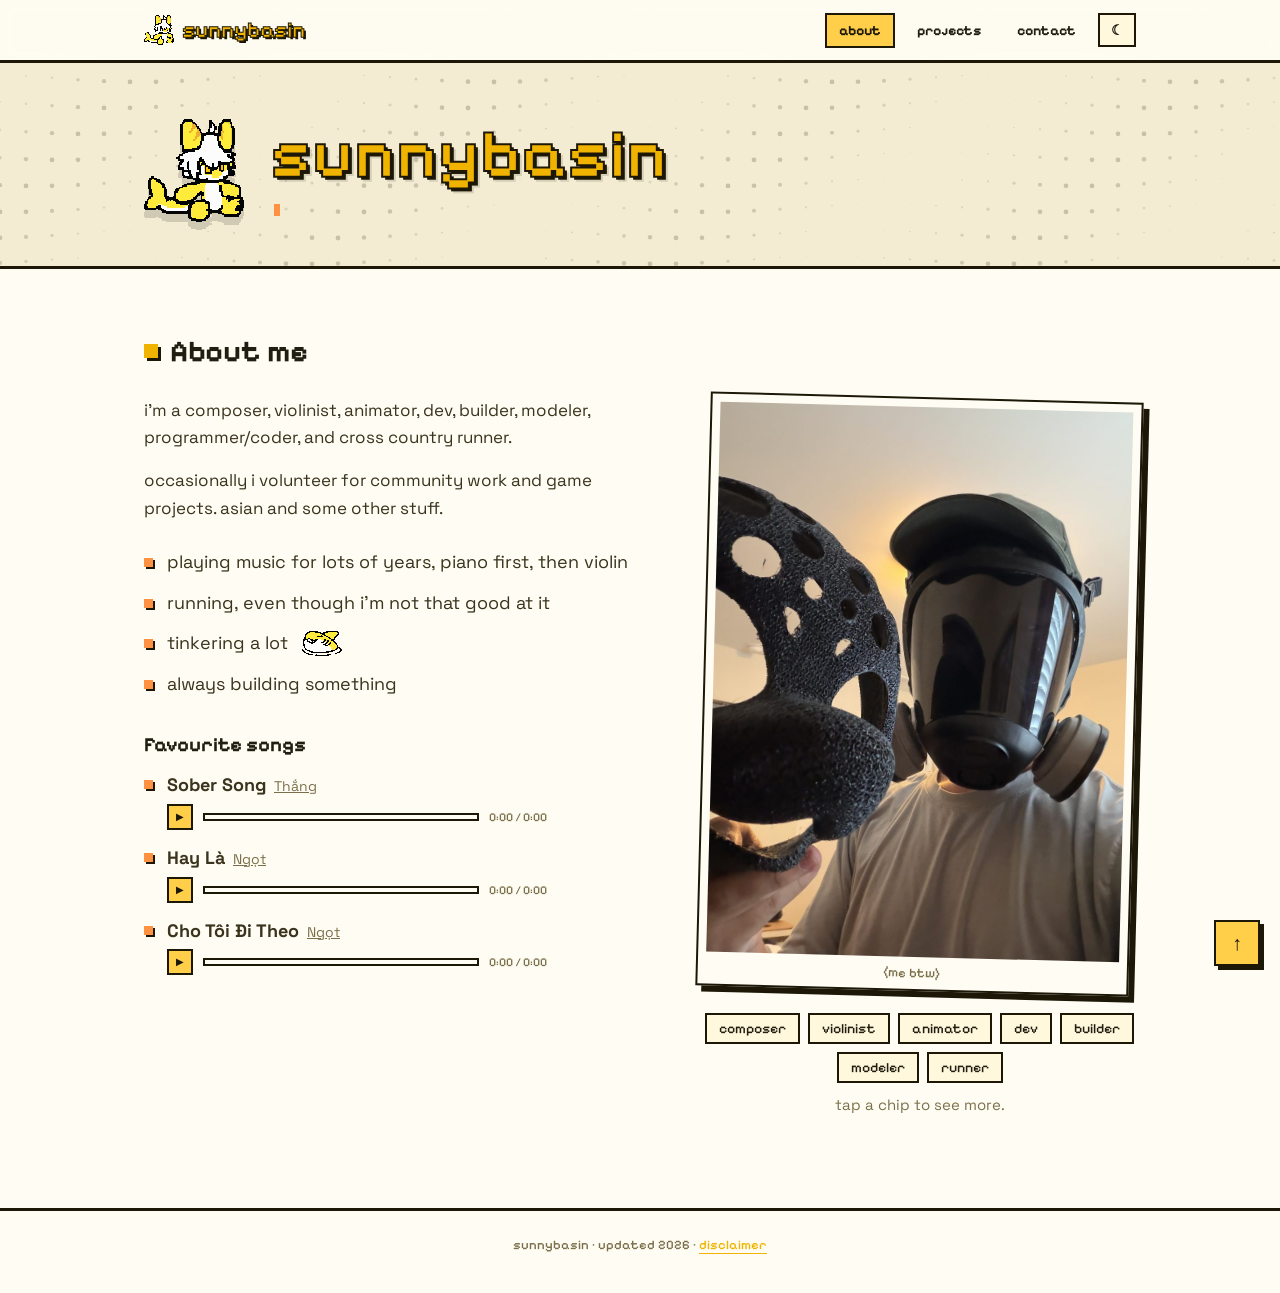
==== about.html @ 9b6cae43 "Your message" ====
<!DOCTYPE html>
<html lang="en">
<head>
<meta charset="UTF-8">
<meta name="viewport" content="width=device-width, initial-scale=1.0">
<title>sunnybasin</title>
<meta name="description" content="sunnybasin: composer, violinist, animator, dev and runner.">
<link rel="preconnect" href="https://fonts.googleapis.com">
<link rel="preconnect" href="https://fonts.gstatic.com" crossorigin>
<link href="https://fonts.googleapis.com/css2?family=Pixelify+Sans:wght@500;700&family=Space+Grotesk:wght@400;500;600;700&display=swap" rel="stylesheet">
<link rel="icon" href="favicon1.ico" type="image/x-icon">
<link rel="stylesheet" href="style.css?v=10">
</head>
<body data-page="about">
<canvas id="dots"></canvas>
<nav>
  <div class="wrap">
    <a class="logo" href="index.html"><img class="logo-img" src="assets/02-53de2ebc.png" alt="">sunnybasin</a>
    <div class="links2" id="menu" style="display:contents">
      <a class="l on" href="about.html" data-p="about">about</a><a class="l" href="projects.html" data-p="projects">projects</a><a class="l" href="contact.html" data-p="contact">contact</a>
    </div>
    <button class="tbtn" id="theme" aria-label="Toggle dark mode">☾</button>
    <button class="tbtn" id="burger" aria-label="Menu">≡</button>
  </div>
  <div id="prog"></div>
</nav>

<main id="top-of-page">
<header class="hero">
  <div class="wrap">
    <button id="avatar" aria-label="Poke the avatar"><img src="assets/02-53de2ebc.png" alt="pixel art avatar" width="100" style="width:100%;display:block"></button>
    <div>
      <h1>sunnybasin</h1>
      <p class="type" id="type" aria-live="off"></p>
    </div>
  </div>
</header>

<section id="about"><div class="wrap">
  <h2 class="rv">About me</h2>
  <div class="about rv">
    <div>
      <p>i'm a composer, violinist, animator, dev, builder, modeler, programmer/coder, and cross country runner.</p>
      <p>occasionally i volunteer for community work and game projects. asian and some other stuff.</p>
      <ul class="list rv">
        <li>playing music for lots of years, piano first, then violin</li>
        <li>running, even though i'm not that good at it</li>
        <li>tinkering a lot <img src="assets/07-96f7d783.png" alt="" style="width:40px;image-rendering:pixelated;vertical-align:middle"></li>
        <li>always building something</li>
      </ul>
      <h3 class="sub-h" id="music" style="margin:34px 0 0;font-size:20px">Favourite songs</h3>
      <ul class="slist" id="songs"></ul>
    </div>
    <div class="side">
    <figure class="box photo" style="margin:0"><img src="assets/06-e08f5042.jpg" alt="me wearing a respirator mask"><small>(me btw)</small></figure>
    <div class="chips" id="chips" role="group" aria-label="Things I do (tap one)"></div>
    <p id="chipnote">tap a chip to see more.</p>
    </div>
  </div>
</div></section>
</main>

<footer>sunnybasin · updated 2026 · <a href="disclaimer.html">disclaimer</a></footer>

<div id="toast" role="status"></div>
<button id="top" aria-label="Back to top">↑</button>
<script src="songs.js?v=10"></script>
<script src="chips.js?v=10"></script>
<script src="script.js?v=10"></script>
<script src="interactables.js?v=10"></script>
</body>
</html>
---- style.css ----
:root{--bg:#f3ecd2;--panel:#fffdf3;--alt:#fff8dc;--line:rgba(20,18,10,.16);--text:#211d10;--body:#3a331d;--muted:#7a6f4a;--y:#ffcf49;--yd:#f0b400;--o:#ff9142;--ink:#1c1707;--dot:28,23,7;--sc:#e9dcb2}
:root[data-theme=dark]{--bg:#17140a;--panel:#221d0e;--alt:#2c2613;--line:rgba(255,240,190,.18);--text:#f6efd4;--body:#d9d0aa;--muted:#a69b6c;--ink:#0d0b04;--dot:255,236,170;--sc:#2c2613}
*{box-sizing:border-box}
html{scroll-behavior:smooth;scroll-padding-top:76px;scrollbar-color:var(--yd) var(--sc)}
body{margin:0;background:var(--bg);color:var(--text);font:400 17px/1.6 "Space Grotesk",system-ui,sans-serif;cursor:url(assets/01-0a33e891.png) 2 2,auto;transition:background .3s}
a,button,.pick{cursor:url(assets/01-0a33e891.png) 2 2,pointer}
::-webkit-scrollbar{width:16px}::-webkit-scrollbar-track{background:var(--sc)}::-webkit-scrollbar-thumb{background:var(--yd);border:2px solid var(--ink)}
:focus-visible{outline:3px solid var(--o);outline-offset:2px}
#dots{position:fixed;inset:0;width:100%;height:100%;z-index:0;pointer-events:none}
main,nav,footer{position:relative;z-index:1}
.wrap{max-width:1040px;margin:0 auto;padding:0 24px}
.px{font-family:"Pixelify Sans",monospace}
/* nav */
nav{position:sticky;top:0;z-index:20;background:color-mix(in srgb,var(--panel) 92%,transparent);backdrop-filter:blur(6px);border-bottom:3px solid var(--ink)}
nav .wrap{display:flex;align-items:center;gap:8px;height:60px}
.logo{display:flex;align-items:center;gap:8px;font:700 22px "Pixelify Sans",monospace;color:var(--yd);-webkit-text-stroke:1px var(--ink);text-shadow:2px 2px 0 var(--ink);text-decoration:none;margin-right:auto}
nav a.l{font:700 14px "Pixelify Sans",monospace;color:var(--text);text-decoration:none;padding:7px 12px;border:2px solid transparent}
nav a.l:hover{background:var(--alt);border-color:var(--ink)}
nav a.l.on{background:var(--y);border-color:var(--ink);color:#1c1707}
.tbtn{font:700 14px "Pixelify Sans",monospace;width:38px;height:34px;border:2px solid var(--ink);background:var(--alt);color:var(--text)}
.tbtn:hover{background:var(--y);color:#1c1707}
#burger{display:none}
#prog{position:absolute;left:0;bottom:-3px;height:3px;width:0;background:var(--o)}
/* hero */
.hero{padding:56px 0 44px}
.hero .wrap{display:flex;align-items:center;gap:26px;flex-wrap:wrap}
#avatar{width:100px;flex-shrink:0;image-rendering:pixelated;filter:drop-shadow(0 8px 0 rgba(0,0,0,.14));transition:transform .2s;border:0;background:none;padding:0}
#avatar:hover{transform:rotate(-6deg) scale(1.06)}
#avatar:active{transform:scale(.92)}
h1{margin:0;font:700 clamp(44px,9vw,68px)/1 "Pixelify Sans",serif;color:var(--yd);-webkit-text-stroke:2px var(--ink);text-shadow:3px 3px 0 var(--ink),5px 5px 0 rgba(0,0,0,.12);letter-spacing:1px}
.type{margin:14px 0 0;font:500 13px "Pixelify Sans",monospace;letter-spacing:.14em;color:var(--muted);min-height:1.5em}
.type::after{content:"";display:inline-block;width:6px;height:.9em;background:var(--o);margin-left:4px;vertical-align:-2px;animation:blink 1s steps(2) infinite}
@keyframes blink{50%{opacity:0}}
.cta{display:flex;gap:12px;flex-wrap:wrap;margin-top:28px}
.btn{font:700 14px "Pixelify Sans",monospace;color:#1c1707;background:var(--y);border:2px solid var(--ink);padding:11px 18px;text-decoration:none;box-shadow:4px 4px 0 var(--ink);transition:transform .1s,box-shadow .1s;display:inline-block}
.btn:hover{transform:translate(-2px,-2px);box-shadow:6px 6px 0 var(--ink)}
.btn:active{transform:translate(3px,3px);box-shadow:1px 1px 0 var(--ink)}
.btn.s{background:var(--alt);color:var(--text)}
/* sections */
section{padding:64px 0;border-top:3px solid var(--ink);background:var(--panel)}
section:nth-of-type(even){background:var(--alt)}
h2{margin:0 0 28px;font:700 30px "Pixelify Sans",monospace;display:flex;align-items:center;gap:12px}
h2::before{content:"";width:14px;height:14px;background:var(--yd);box-shadow:3px 3px 0 var(--ink)}
.box{border:2px solid var(--ink);background:var(--panel);box-shadow:6px 6px 0 var(--ink)}
.about{display:grid;grid-template-columns:1.2fr 1fr;gap:40px;align-items:start}
.about p{margin:0 0 16px;color:var(--body);max-width:52ch}
.chips{display:flex;flex-wrap:wrap;gap:8px;margin:22px 0 10px;justify-content:center}
.chip{font:500 14px "Pixelify Sans",monospace;border:2px solid var(--ink);background:var(--alt);color:var(--text);padding:5px 12px;transition:.15s}
.chip:hover,.chip.on{background:var(--y);color:#1c1707;transform:translateY(-2px)}
#chipnote{min-height:3.4em;font-size:15px;color:var(--muted);margin:0;text-align:center}
.photo{padding:8px;text-align:center;transform:rotate(1.5deg);transition:transform .25s}
.photo:hover{transform:rotate(0)}
.photo img{width:100%;display:block}
.photo small{display:block;margin-top:8px;font:500 13px "Pixelify Sans",monospace;color:var(--muted)}
/* stats */
.stats{display:grid;grid-template-columns:repeat(3,1fr);gap:20px;margin-bottom:40px}
.stat{padding:22px;text-align:center}
.stat b{display:block;font:700 44px/1.1 "Pixelify Sans",monospace;color:var(--yd);-webkit-text-stroke:1.5px var(--ink)}
.stat span{font-size:15px;color:var(--muted)}
.hob{display:grid;grid-template-columns:repeat(3,1fr);gap:20px}
.hob div{padding:20px}
.hob h3{margin:0 0 6px;font:700 18px "Pixelify Sans",monospace}
.hob p{margin:0;color:var(--body);font-size:15px}
.list{list-style:none;margin:26px 0 0;padding:0;display:flex;flex-direction:column;gap:12px;font-size:18px;color:var(--body)}
.list li{display:flex;align-items:center;gap:14px}
.list li::before{content:"";width:9px;height:9px;background:var(--o);flex-shrink:0;box-shadow:2px 2px 0 var(--ink)}
.sub-h{margin:48px 0 18px;font:700 22px "Pixelify Sans",monospace}
/* player */
.songs{display:grid;gap:14px;max-width:640px}
.song{display:grid;grid-template-columns:auto 1fr;gap:16px;align-items:center;padding:14px 16px}
.disc{width:54px;height:54px;border-radius:50%;border:2px solid var(--ink);background:radial-gradient(circle,var(--y) 0 22%,var(--ink) 23% 30%,#3a331d 31% 100%);position:relative;padding:0}
.disc::after{content:"";position:absolute;left:50%;top:50%;width:8px;height:8px;margin:-4px;background:var(--ink);border-radius:50%}
.song.play .disc{animation:spin 2.4s linear infinite;background:radial-gradient(circle,var(--o) 0 22%,var(--ink) 23% 30%,#3a331d 31% 100%)}
@keyframes spin{to{transform:rotate(360deg)}}
.song b{display:block;font-weight:600;line-height:1.3}
.song a{color:var(--muted);font-size:14px}
.bar{height:10px;border:2px solid var(--ink);background:var(--panel);margin-top:8px;position:relative}
.bar i{position:absolute;inset:0 auto 0 0;width:0;background:var(--o)}
.tm{font:500 12px "Pixelify Sans",monospace;color:var(--muted)}
/* projects */
.tabs{display:flex;gap:10px;flex-wrap:wrap;margin-bottom:24px}
.tabs .chip{font-size:15px}
.grid{display:grid;grid-template-columns:repeat(auto-fill,minmax(270px,1fr));gap:22px}
.card{display:flex;flex-direction:column;overflow:hidden;transition:transform .15s,box-shadow .15s}
.card:hover{transform:translate(-3px,-3px);box-shadow:9px 9px 0 var(--ink)}
.th{aspect-ratio:16/10;border-bottom:2px solid var(--ink);background:var(--alt);display:grid;place-items:center;overflow:hidden;color:var(--muted);font:500 13px "Pixelify Sans",monospace;width:100%;padding:0;border-left:0;border-right:0;border-top:0}
.th img{width:100%;height:100%;object-fit:cover;transition:transform .25s}
button.th:hover img{transform:scale(1.08)}
.cb{padding:16px;display:flex;flex-direction:column;gap:8px;flex:1}
.tag{font:500 11px "Pixelify Sans",monospace;background:var(--y);color:#1c1707;border:1px solid var(--ink);padding:1px 8px;width:max-content}
.tag.past{background:var(--alt);color:var(--text)}
.cb h3{margin:0;font-size:18px}.cb p{margin:0;font-size:14px;color:var(--body);flex:1}
.cb a,.rm{font-size:14px;font-weight:700;color:var(--yd);border:0;border-bottom:1px solid var(--yd);background:none;text-decoration:none;width:max-content;padding:0}
.rm{color:var(--muted);border-color:var(--line);font:500 12px "Pixelify Sans",monospace}
.empty{grid-column:1/-1;border:2px dashed var(--line);padding:28px;text-align:center;color:var(--muted)}
#edit{margin-top:40px;padding:24px;display:none;max-width:520px}
#edit.on{display:block}
#edit label{display:block;font:500 13px "Pixelify Sans",monospace;color:var(--muted);margin-top:12px}
#edit input[type=text],#edit input[type=url],#edit textarea{width:100%;font:15px "Space Grotesk",sans-serif;padding:9px 11px;border:2px solid var(--ink);background:var(--panel);color:var(--text)}
#edit .btn{margin:16px 10px 0 0}
.proto-row{display:grid;grid-template-columns:200px 1fr;gap:28px;align-items:center;margin-bottom:36px}
#proto{padding:10px;background:var(--panel);border-width:2px;display:block;width:100%}
#proto:active{transform:scale(.96)}
.click-me{margin:0;font:700 26px "Pixelify Sans",monospace;color:var(--o)}
/* pop-up */
#lb{position:fixed;inset:0;z-index:50;display:grid;place-items:center;padding:24px;background:rgba(20,17,7,.75);opacity:0;visibility:hidden;transition:.2s}
#lb.on{opacity:1;visibility:visible}
#lb .box{position:relative;max-width:580px;width:100%;max-height:90vh;overflow:auto;padding:18px}
#lb img{width:100%;max-height:55vh;object-fit:contain;border:2px solid var(--ink);background:var(--alt);margin-bottom:12px}
#lb h3{margin:0 0 6px;font-size:20px}#lb p{margin:0 0 14px;color:var(--body)}
.x{position:absolute;top:10px;right:10px;width:34px;height:34px;border:2px solid var(--ink);background:var(--y);color:#1c1707;font-size:20px}
.nv{display:flex;gap:10px;justify-content:space-between;align-items:center}
/* contact */
.contact{display:grid;grid-template-columns:1fr auto;gap:40px;align-items:center}
.handle{font:700 clamp(22px,4vw,30px) "Pixelify Sans",monospace;color:var(--yd);border:2px solid var(--ink);background:var(--panel);padding:12px 20px;box-shadow:5px 5px 0 var(--ink);display:inline-block}
.handle:hover{background:var(--y);color:#1c1707}
.links{display:flex;gap:14px;margin-top:26px}
.ib{position:relative;width:54px;height:54px;border:2px solid var(--ink);background:var(--panel);display:grid;place-items:center;color:var(--text);transition:.15s}
.ib:hover,.ib:focus-visible{background:var(--y);color:#1c1707;transform:translateY(-3px)}
.ib svg{width:24px;height:24px}
.tip{position:absolute;bottom:calc(100% + 10px);left:0;width:max-content;max-width:230px;padding:8px 12px;background:var(--ink);color:#fdf6de;font-size:12px;line-height:1.4;opacity:0;visibility:hidden;transition:.15s;pointer-events:none}
.tip b{display:block;color:var(--y);font-size:13px}
.ib:hover .tip,.ib:focus-visible .tip{opacity:1;visibility:visible}
.contact img{width:190px;image-rendering:pixelated}
footer{padding:26px 0 40px;text-align:center;font:500 13px "Pixelify Sans",monospace;color:var(--muted);border-top:3px solid var(--ink);background:var(--panel)}
footer a{color:var(--yd);text-decoration:none;border-bottom:1px solid var(--yd)}
footer a:hover{color:var(--o);border-color:var(--o)}
.note{padding:28px;max-width:720px}
.note p{margin:0 0 16px;color:var(--body);font-size:18px}
.mform{position:relative;padding:24px;max-width:620px}
.mform label{display:block;font:500 13px "Pixelify Sans",monospace;color:var(--muted);margin-top:12px}
.mform label:first-child{margin-top:0}
.mform input[type=text],.mform input[type=email],.mform textarea{width:100%;font:15px "Space Grotesk",sans-serif;padding:9px 11px;border:2px solid var(--ink);background:var(--panel);color:var(--text);resize:vertical}
.mrow{display:flex;align-items:center;gap:16px;flex-wrap:wrap;margin-top:16px}
.mrow .btn{margin:0}.mrow .btn:disabled{opacity:.6}
#mstatus{font:500 14px "Pixelify Sans",monospace;color:var(--muted)}
#toast{position:fixed;left:50%;bottom:28px;transform:translate(-50%,30px);background:var(--ink);color:#fdf6de;font:500 14px "Pixelify Sans",monospace;padding:10px 18px;border:2px solid var(--y);opacity:0;transition:.25s;z-index:60;pointer-events:none}
#toast.on{opacity:1;transform:translate(-50%,0)}
#top{position:fixed;right:20px;bottom:24px;z-index:15;width:46px;height:46px;border:2px solid var(--ink);background:var(--y);color:#1c1707;font-size:20px;box-shadow:4px 4px 0 var(--ink);transform:translateY(90px);transition:transform .25s}
#top.on{transform:none}
@keyframes shake{20%{transform:translate(-6px,3px)}40%{transform:translate(6px,-4px)}60%{transform:translate(-5px,5px)}80%{transform:translate(4px,-3px)}}
body.shaking main{animation:shake .8s ease}
.rv{transition:.5s}.js .rv{opacity:0;transform:translateY(18px)}.js .rv.in{opacity:1;transform:none}
@media(max-width:760px){
#burger{display:block}
nav .links2{display:none;position:absolute;top:57px;left:0;right:0;background:var(--panel);border-bottom:3px solid var(--ink);padding:10px 24px;flex-direction:column}
nav .links2.open{display:flex}
.about,.contact,.stats,.hob,.proto-row{grid-template-columns:1fr}
#avatar{width:80px}.contact img{width:130px}.proto-row #proto{max-width:200px}
}
@media(prefers-reduced-motion:reduce){*{animation:none!important;transition:none!important;scroll-behavior:auto!important}.js .rv{opacity:1;transform:none}}

.logo-img{width:30px;height:30px;object-fit:contain;image-rendering:pixelated;-webkit-text-stroke:0;text-shadow:none;flex-shrink:0}

.slist{list-style:none;margin:14px 0 0;padding:0;display:flex;flex-direction:column;gap:14px;font-size:18px;color:var(--body)}
.slist li{display:flex;align-items:flex-start;gap:14px}
.slist li::before{content:"";width:9px;height:9px;background:var(--o);flex-shrink:0;box-shadow:2px 2px 0 var(--ink);margin-top:.5em}
.slist .sb{flex:1;min-width:0;max-width:380px}
.slist .sb a{color:var(--muted);font-size:14px;margin-left:8px}
.prow{display:flex;align-items:center;gap:10px;margin-top:4px}
.slist .bar{flex:1;height:8px;margin:0}
.sp{flex-shrink:0;width:26px;height:26px;border:2px solid var(--ink);background:var(--y);color:#1c1707;padding:0;font-size:10px;line-height:1}
.sp:hover{background:var(--yd)}
.slist li.play::before{background:var(--yd)}
.mcap{margin-top:14px}
.mcap label{margin-top:0}
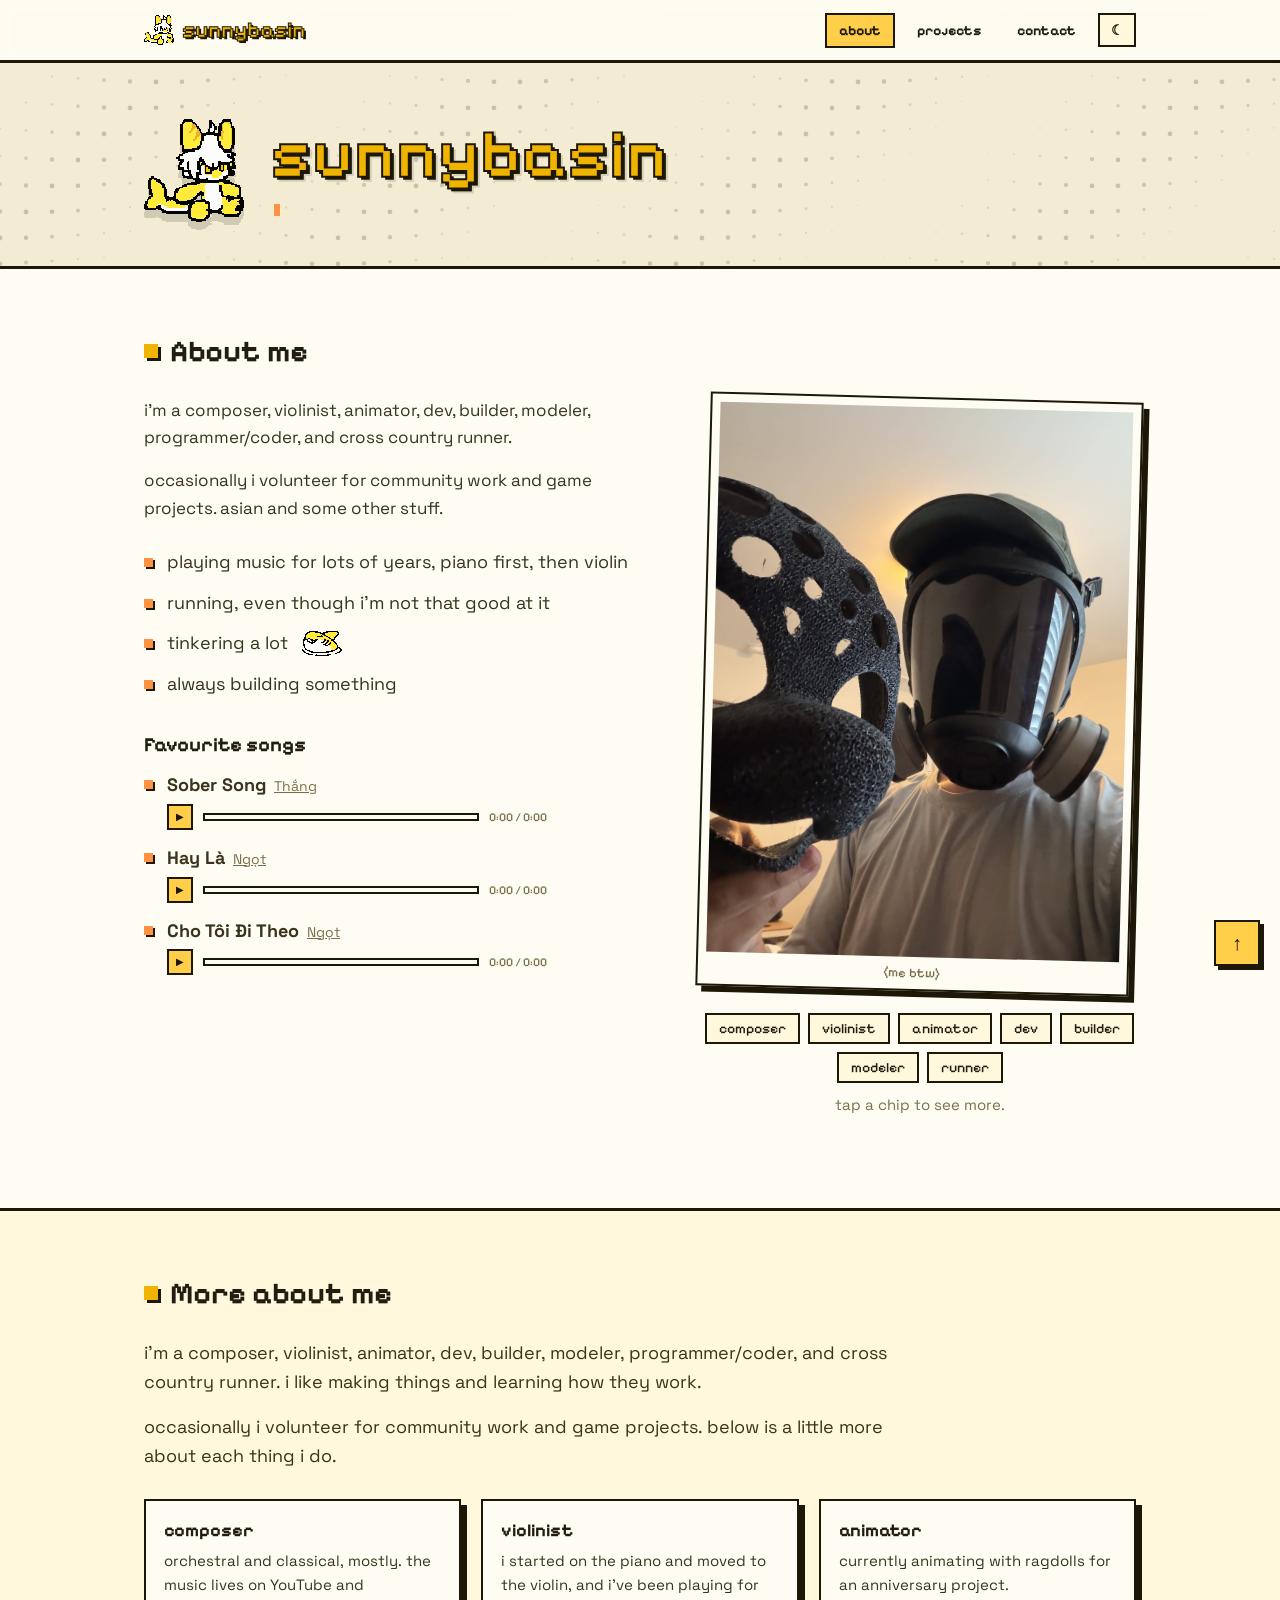
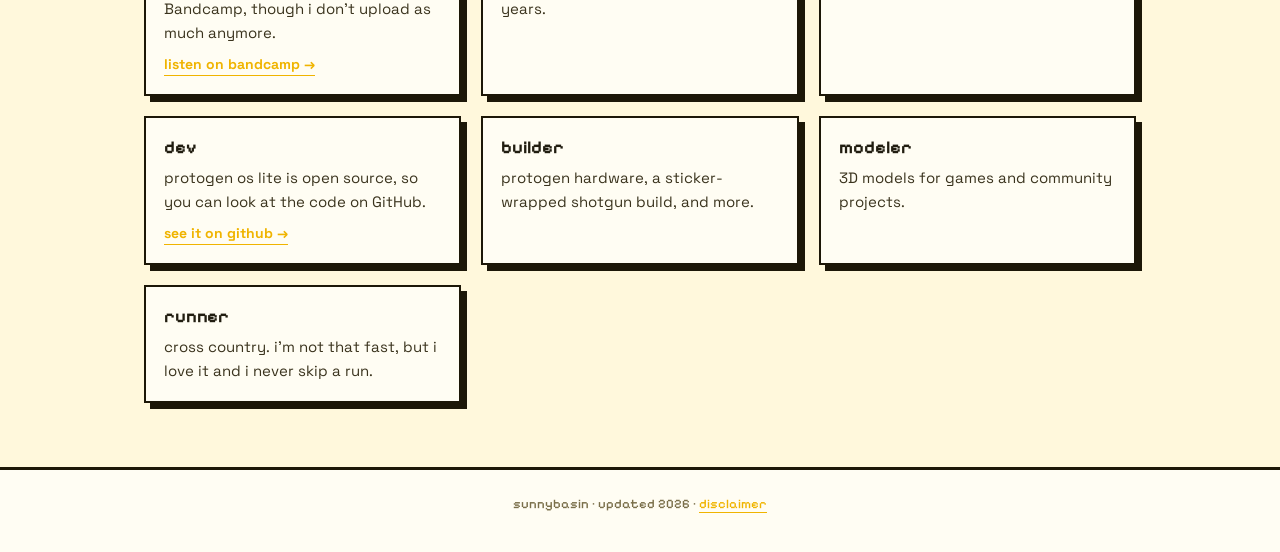
==== commit ecedc045: "Your commit message" ====
--- a/about.html
+++ b/about.html
@@ -9,7 +9,7 @@
 <link rel="preconnect" href="https://fonts.gstatic.com" crossorigin>
 <link href="https://fonts.googleapis.com/css2?family=Pixelify+Sans:wght@500;700&family=Space+Grotesk:wght@400;500;600;700&display=swap" rel="stylesheet">
 <link rel="icon" href="favicon1.ico" type="image/x-icon">
-<link rel="stylesheet" href="style.css?v=10">
+<link rel="stylesheet" href="style.css?v=11">
 </head>
 <body data-page="about">
 <canvas id="dots"></canvas>
@@ -58,15 +58,22 @@
     </div>
   </div>
 </div></section>
+
+<section id="more-about"><div class="wrap">
+  <h2 class="rv" id="ma-h">More about me</h2>
+  <div class="more-p rv" id="ma-text"></div>
+  <div class="topics" id="topics"></div>
+</div></section>
 </main>
 
 <footer>sunnybasin · updated 2026 · <a href="disclaimer.html">disclaimer</a></footer>
 
 <div id="toast" role="status"></div>
 <button id="top" aria-label="Back to top">↑</button>
-<script src="songs.js?v=10"></script>
-<script src="chips.js?v=10"></script>
-<script src="script.js?v=10"></script>
-<script src="interactables.js?v=10"></script>
+<script src="songs.js?v=11"></script>
+<script src="chips.js?v=11"></script>
+<script src="script.js?v=11"></script>
+<script src="details.js?v=11"></script>
+<script src="interactables.js?v=11"></script>
 </body>
 </html>
--- a/style.css
+++ b/style.css
@@ -164,3 +164,11 @@
 .slist li.play::before{background:var(--yd)}
 .mcap{margin-top:14px}
 .mcap label{margin-top:0}
+
+.more-p p{margin:0 0 16px;color:var(--body);max-width:62ch;font-size:18px}
+.topics{display:grid;grid-template-columns:repeat(auto-fill,minmax(250px,1fr));gap:20px;margin-top:28px}
+.topic{padding:18px;display:flex;flex-direction:column;gap:8px}
+.topic h3{margin:0;font:700 18px "Pixelify Sans",monospace}
+.topic p{margin:0;font-size:15px;color:var(--body);flex:1}
+.topic a{font-size:14px;font-weight:700;color:var(--yd);text-decoration:none;border-bottom:1px solid var(--yd);width:max-content}
+.topic a:hover{color:var(--o);border-color:var(--o)}
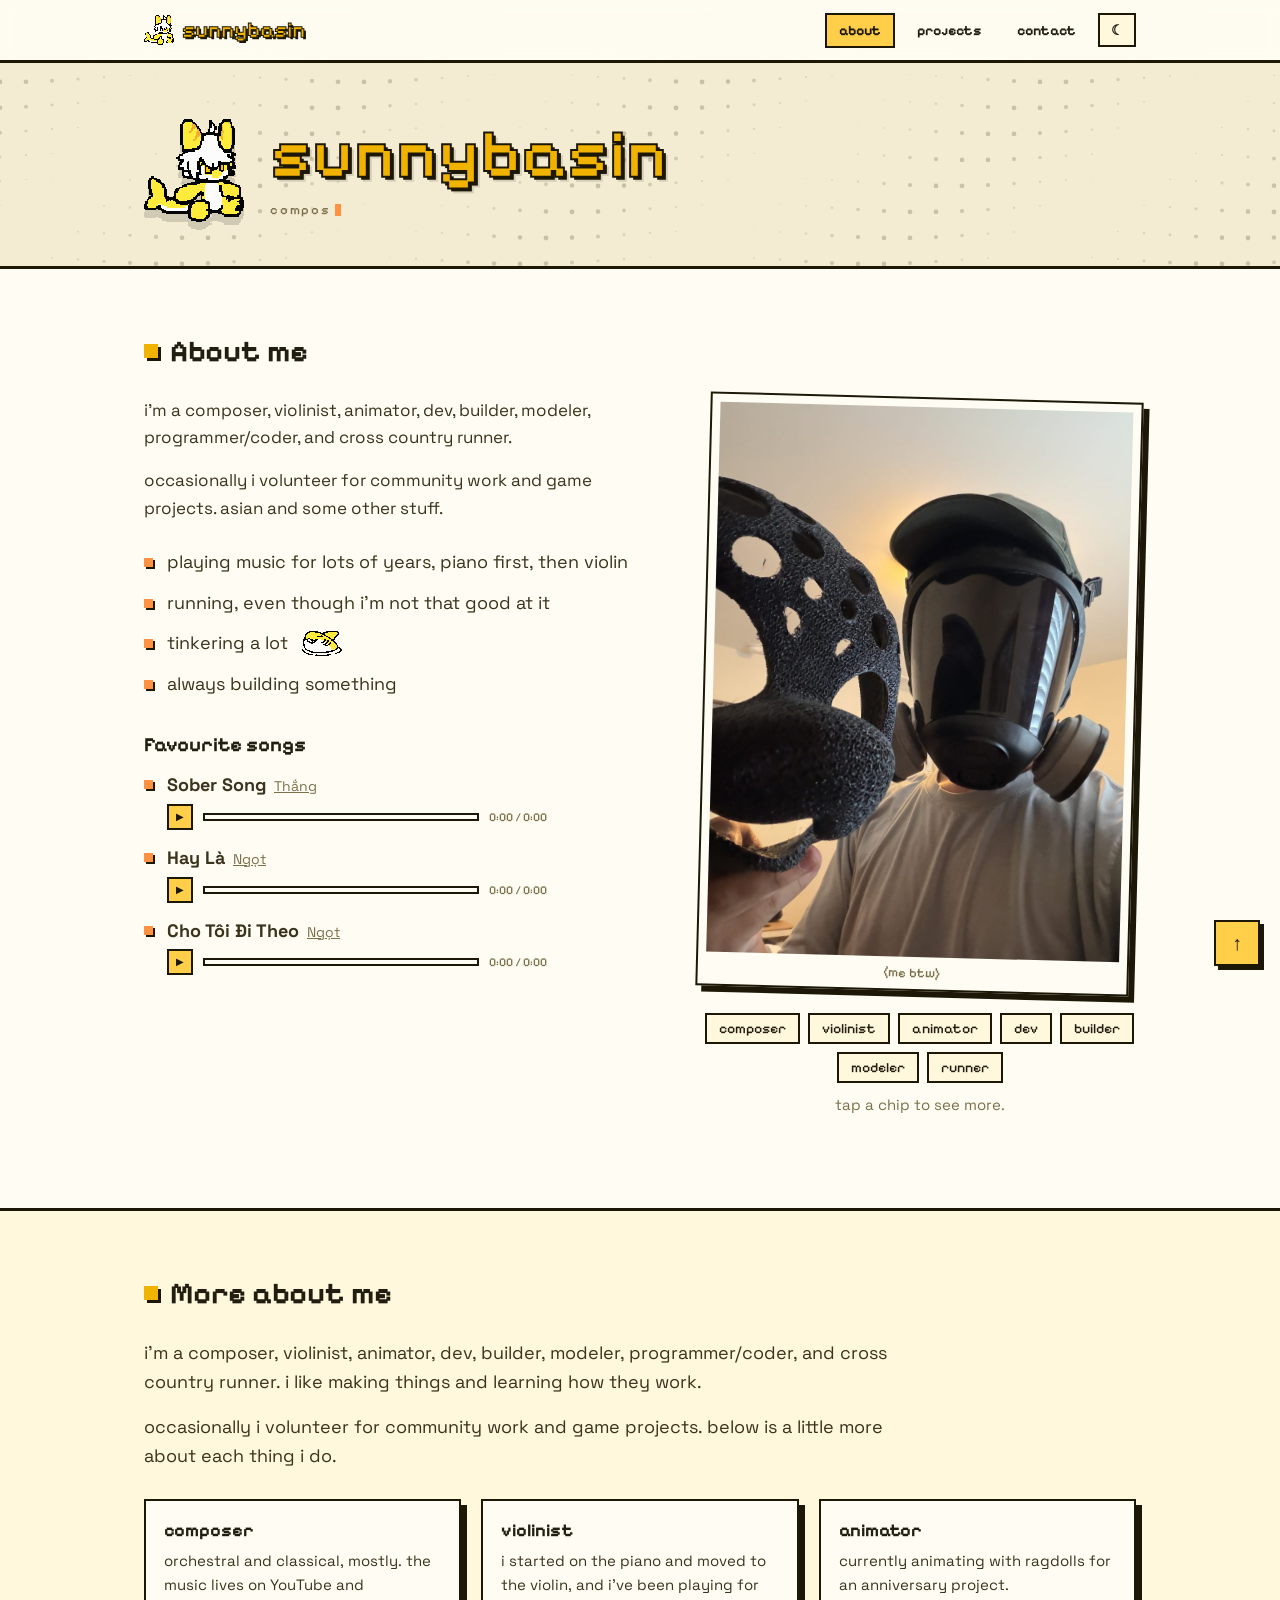
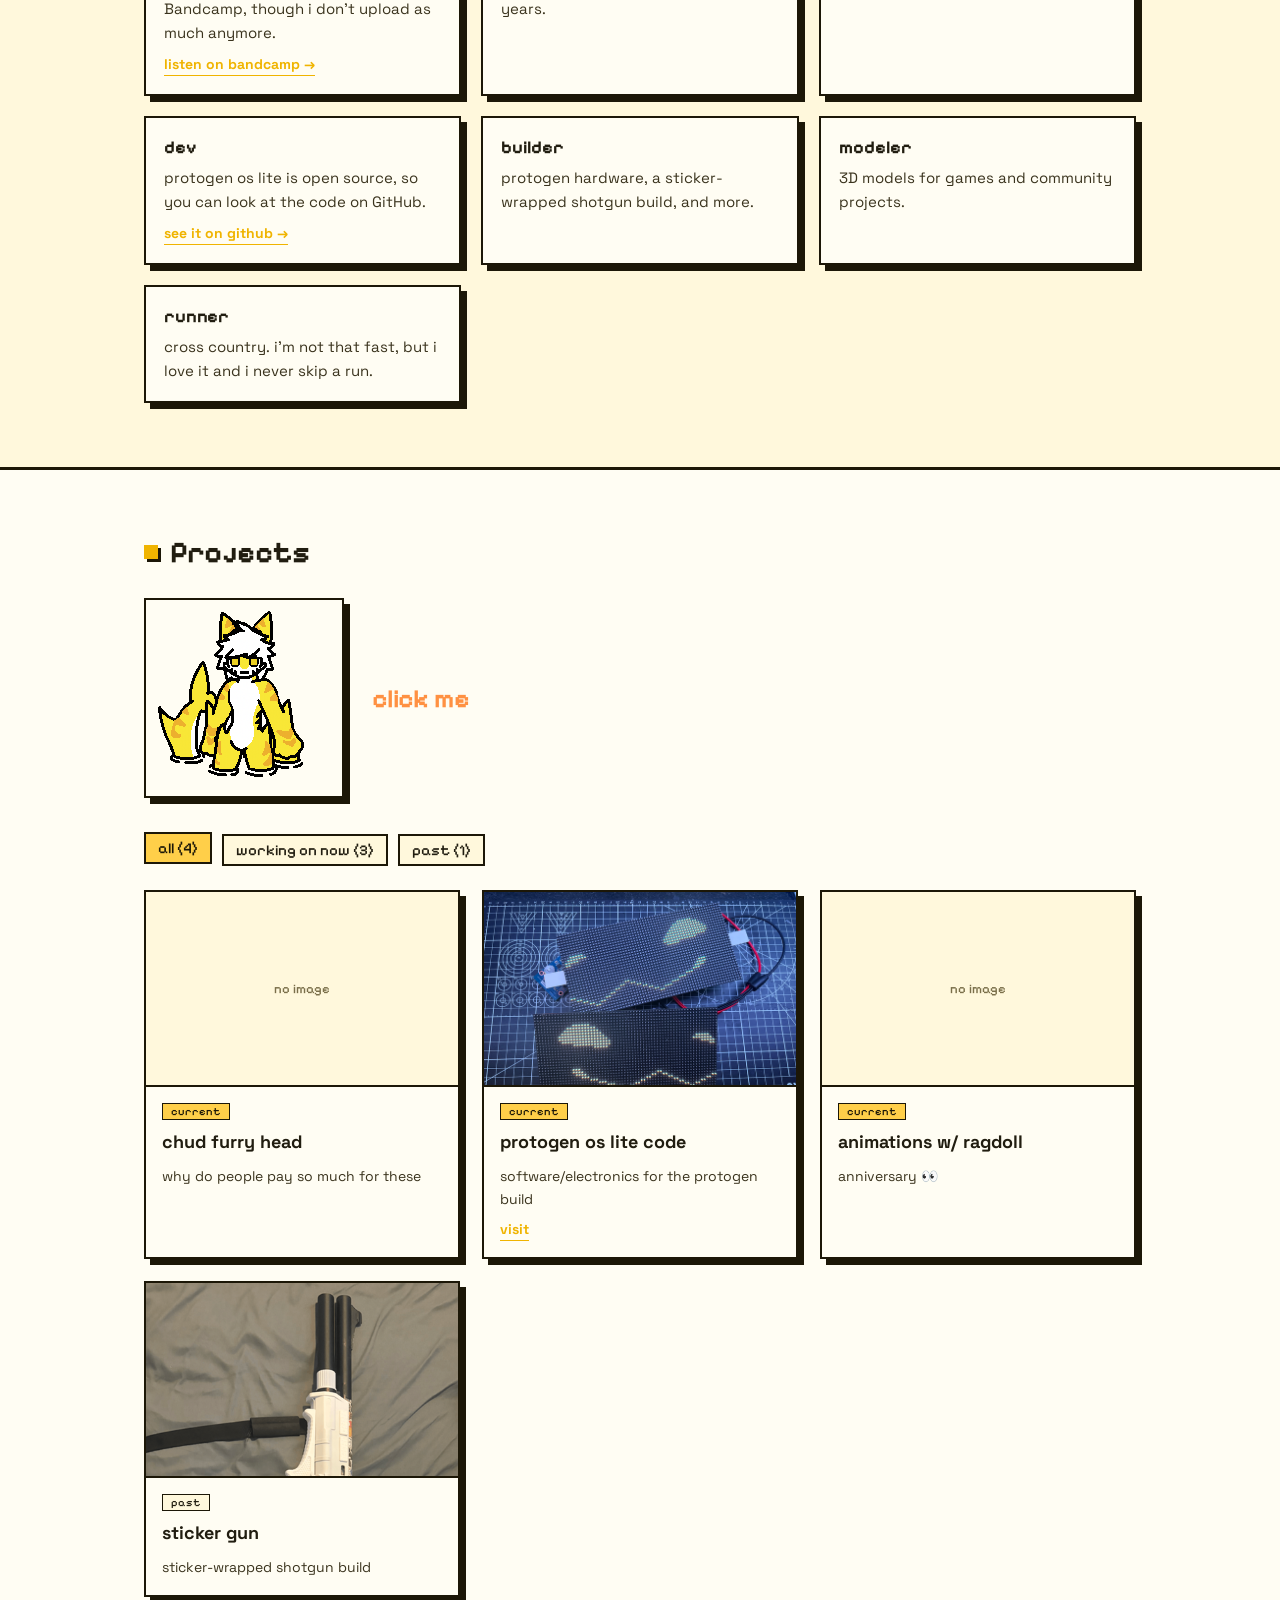
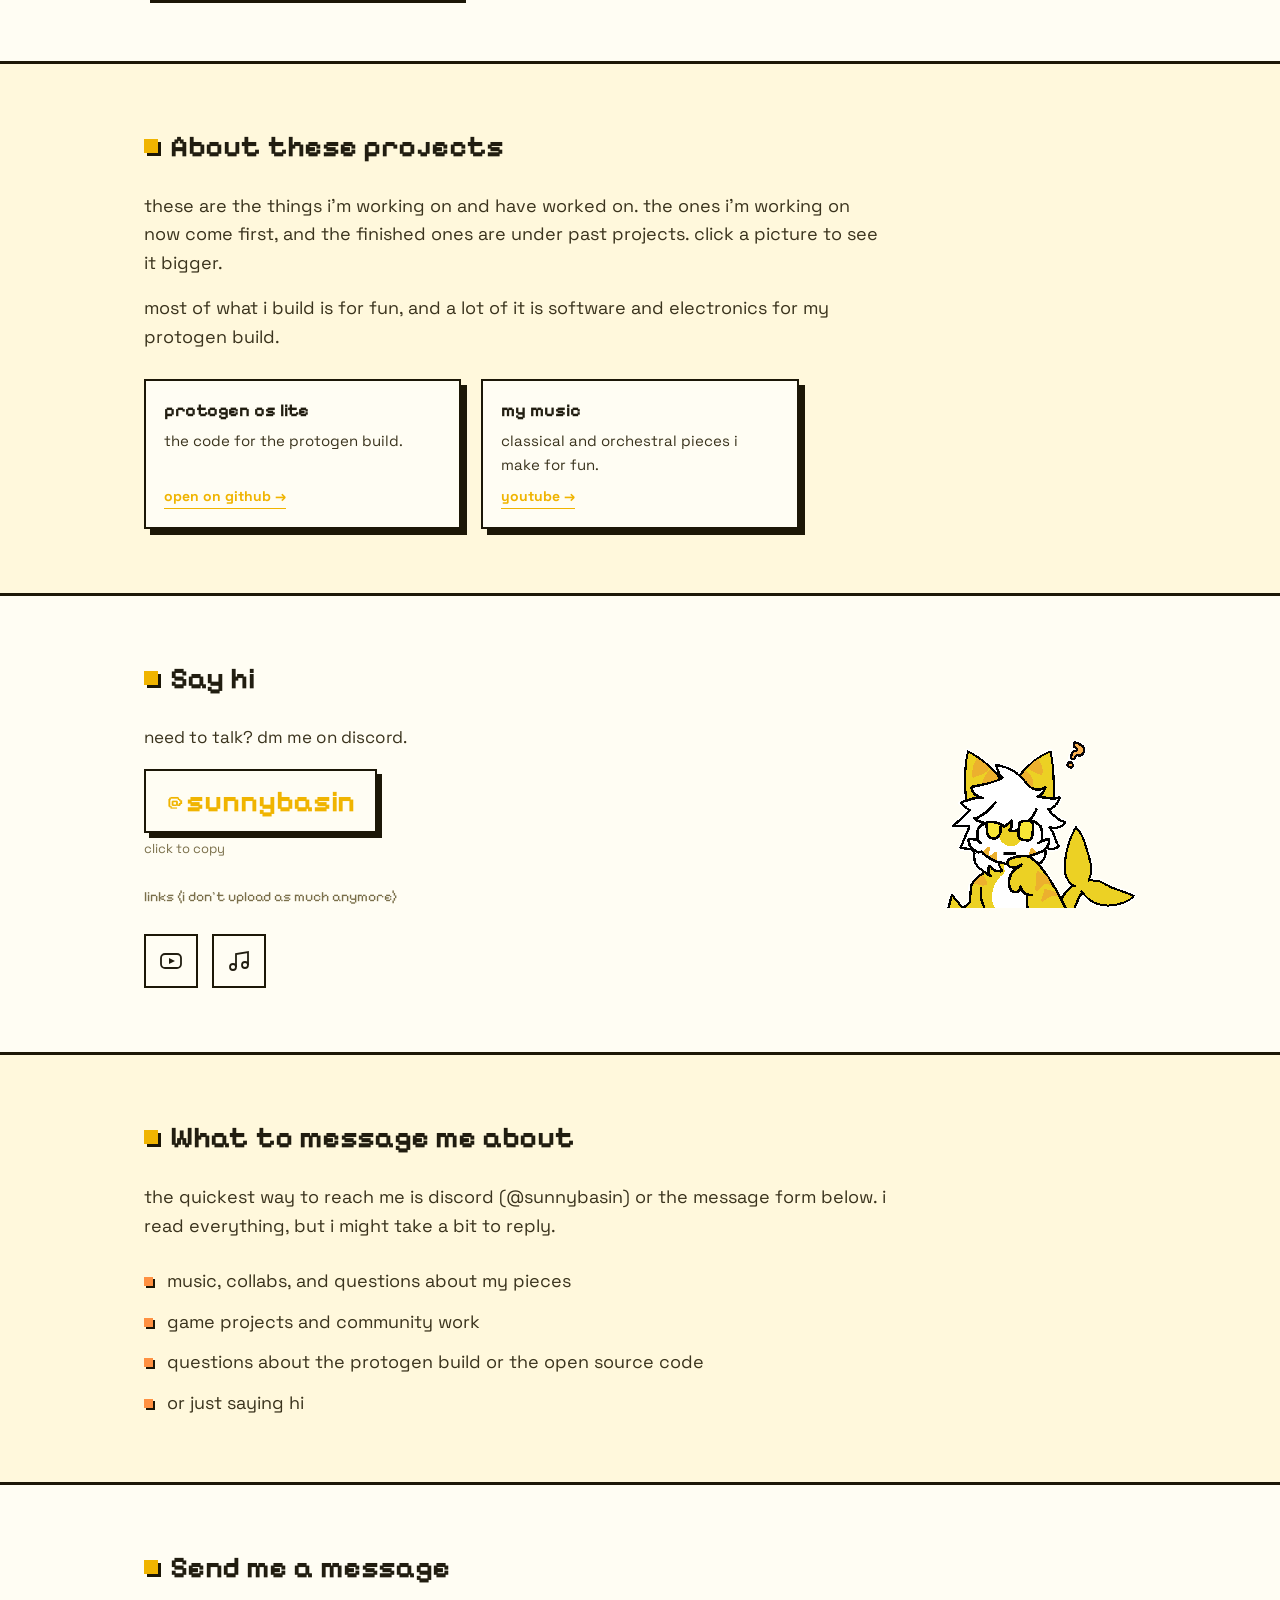
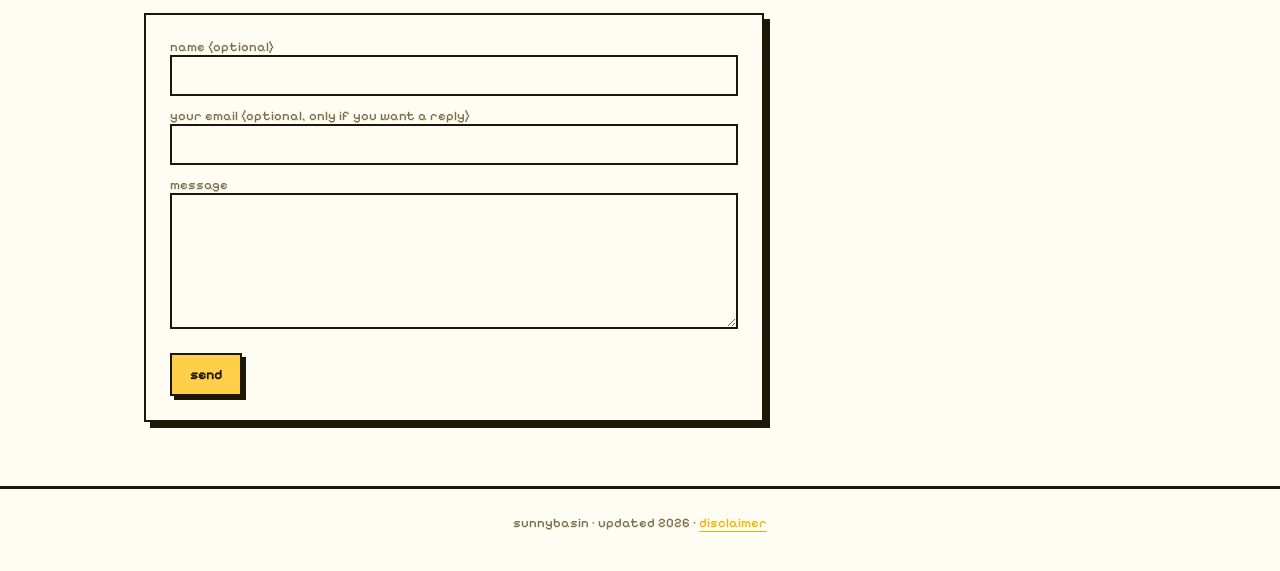
==== commit f358e078: "commitment" ====
--- a/about.html
+++ b/about.html
@@ -64,10 +64,86 @@
   <div class="more-p rv" id="ma-text"></div>
   <div class="topics" id="topics"></div>
 </div></section>
+<section id="projects"><div class="wrap">
+  <h2 class="rv">Projects</h2>
+  <div class="proto-row rv">
+    <button class="box" id="proto" aria-label="Click the protogen"><img id="protoimg" src="assets/08-b3eeb421.png" alt="pixel art protogen character" style="width:100%;image-rendering:pixelated;display:block"></button>
+    <p class="click-me">click me</p>
+  </div>
+  <audio id="sfx" src="assets/09-4fc926e7.mp3" preload="none"></audio>
+  <div class="tabs" id="tabs" role="tablist"></div>
+  <div class="grid" id="grid"><p class="empty">loading projects…</p></div>
+  <form class="box" id="edit">
+    <h3 class="px" style="margin:0">add a project</h3>
+    <label for="pt">title</label><input type="text" id="pt" required>
+    <label for="pl">link (optional)</label><input type="url" id="pl">
+    <label for="pd">description</label><textarea id="pd"></textarea>
+    <label for="pi">picture (optional)</label><input type="file" id="pi" accept="image/*">
+    <label>status</label>
+    <label style="display:inline;margin-right:14px"><input type="radio" name="st" value="current" checked> current</label>
+    <label style="display:inline"><input type="radio" name="st" value="past"> past</label><br>
+    <button class="btn" type="submit">add project</button><button class="btn s" type="button" id="dl">download projects.json</button>
+    <p style="font-size:13px;color:var(--muted)">edits stay in this browser. download the file and replace projects.json on the site to publish.</p>
+  </form>
+</div></section>
+
+<section id="more-projects"><div class="wrap">
+  <h2 class="rv" id="mp-h">About these projects</h2>
+  <div class="more-p rv" id="mp-text"></div>
+  <div class="topics" id="mp-links"></div>
+</div></section>
+
+<section id="contact"><div class="wrap contact">
+  <div class="rv">
+    <h2>Say hi</h2>
+    <p style="margin:0 0 18px;color:var(--body)">need to talk? dm me on discord.</p>
+    <button class="handle" id="copy" aria-label="Copy Discord handle">@sunnybasin</button>
+    <p style="margin:6px 0 0;font-size:13px;color:var(--muted)">click to copy</p>
+    <p class="px" style="margin:26px 0 0;color:var(--muted);font-size:14px">links (i don't upload as much anymore)</p>
+    <div class="links">
+      <a class="ib" href="https://www.youtube.com/@sunnybv3" target="_blank" rel="noopener" aria-label="YouTube"><svg viewBox="0 0 24 24" fill="none" stroke="currentColor" stroke-width="1.8"><rect x="2" y="5" width="20" height="14" rx="4"/><path d="M10 9l6 3-6 3z" fill="currentColor" stroke="none"/></svg><span class="tip"><b>sunnyv3 on YouTube</b>making music for fun, classical/orchestral</span></a>
+      <a class="ib" href="https://sunnyv3.bandcamp.com/" target="_blank" rel="noopener" aria-label="Bandcamp"><svg viewBox="0 0 24 24" fill="none" stroke="currentColor" stroke-width="1.8"><path d="M9 18V5l12-2v13"/><circle cx="6" cy="18" r="3"/><circle cx="18" cy="16" r="3"/></svg><span class="tip"><b>sunnyv3 on Bandcamp</b>Lisbon, Portugal. making music for fun</span></a>
+    </div>
+  </div>
+  <img class="rv" src="assets/10-1539eff3.png" alt="confused pixel character" id="conf">
+</div></section>
+
+<section id="more-contact"><div class="wrap">
+  <h2 class="rv" id="mc-h">What to message me about</h2>
+  <div class="more-p rv" id="mc-text"></div>
+  <ul class="list" id="mc-topics"></ul>
+</div></section>
+
+<section id="message"><div class="wrap">
+  <h2 class="rv">Send me a message</h2>
+  <form class="box mform rv" id="mform" novalidate>
+    <label for="mn">name (optional)</label>
+    <input id="mn" name="name" type="text" maxlength="60" autocomplete="name">
+    <label for="me">your email (optional, only if you want a reply)</label>
+    <input id="me" name="email" type="email" maxlength="120" autocomplete="email">
+    <label for="mm">message</label>
+    <textarea id="mm" name="message" rows="6" maxlength="2000" required></textarea>
+    <input type="text" name="website" id="mw" tabindex="-1" autocomplete="off" aria-hidden="true" style="position:absolute;left:-9999px;opacity:0">
+    <div class="mcap" id="mcap"></div>
+    <div class="mrow"><button class="btn" type="submit" id="msend">send</button><span id="mstatus" role="status"></span></div>
+  </form>
+</div></section>
 </main>
 
 <footer>sunnybasin · updated 2026 · <a href="disclaimer.html">disclaimer</a></footer>
 
+<div id="lb" role="dialog" aria-modal="true" aria-label="Project details"><div class="box">
+  <button class="x" id="lbx" aria-label="Close">×</button>
+  <img id="lbi" alt=""><h3 id="lbt"></h3><p id="lbd"></p>
+  <div class="nv"><button class="btn s" id="lbp" aria-label="Previous">‹ prev</button><a class="btn" id="lbv" target="_blank" rel="noopener">visit</a><button class="btn s" id="lbn" aria-label="Next">next ›</button></div>
+</div></div>
+<script>
+/* protogen click: kept here so it works even if script.js is old or cached */
+(function(){var b=document.getElementById('proto'),i=document.getElementById('protoimg'),s=document.getElementById('sfx'),idle=i.getAttribute('src'),t;
+b.onclick=function(){i.src='assets/11-9c727604.png';try{s.currentTime=0;var p=s.play();if(p&&p.catch)p.catch(function(){})}catch(e){}
+document.body.classList.remove('shaking');void document.body.offsetWidth;document.body.classList.add('shaking');
+clearTimeout(t);t=setTimeout(function(){i.src=idle;document.body.classList.remove('shaking')},900)}})();
+</script>
 <div id="toast" role="status"></div>
 <button id="top" aria-label="Back to top">↑</button>
 <script src="songs.js?v=11"></script>
@@ -76,4 +152,4 @@
 <script src="details.js?v=11"></script>
 <script src="interactables.js?v=11"></script>
 </body>
-</html>
+</html>
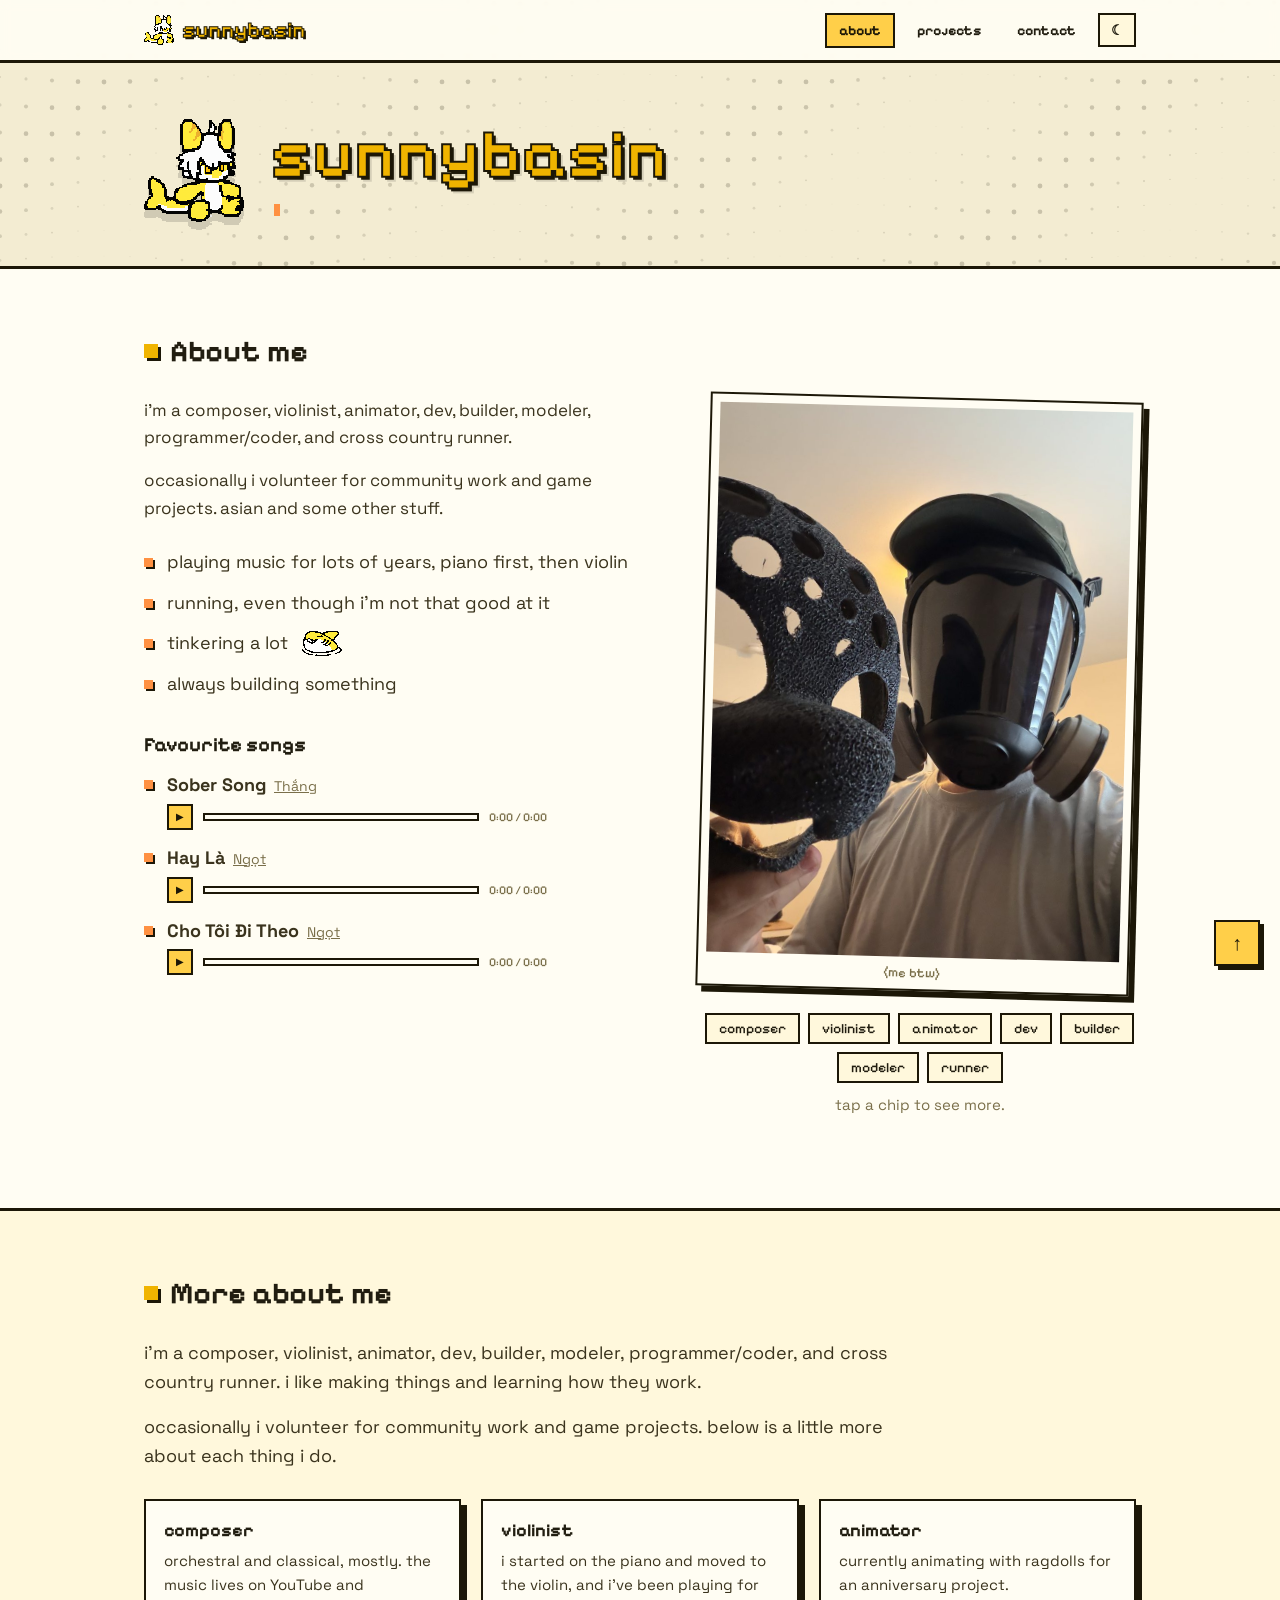
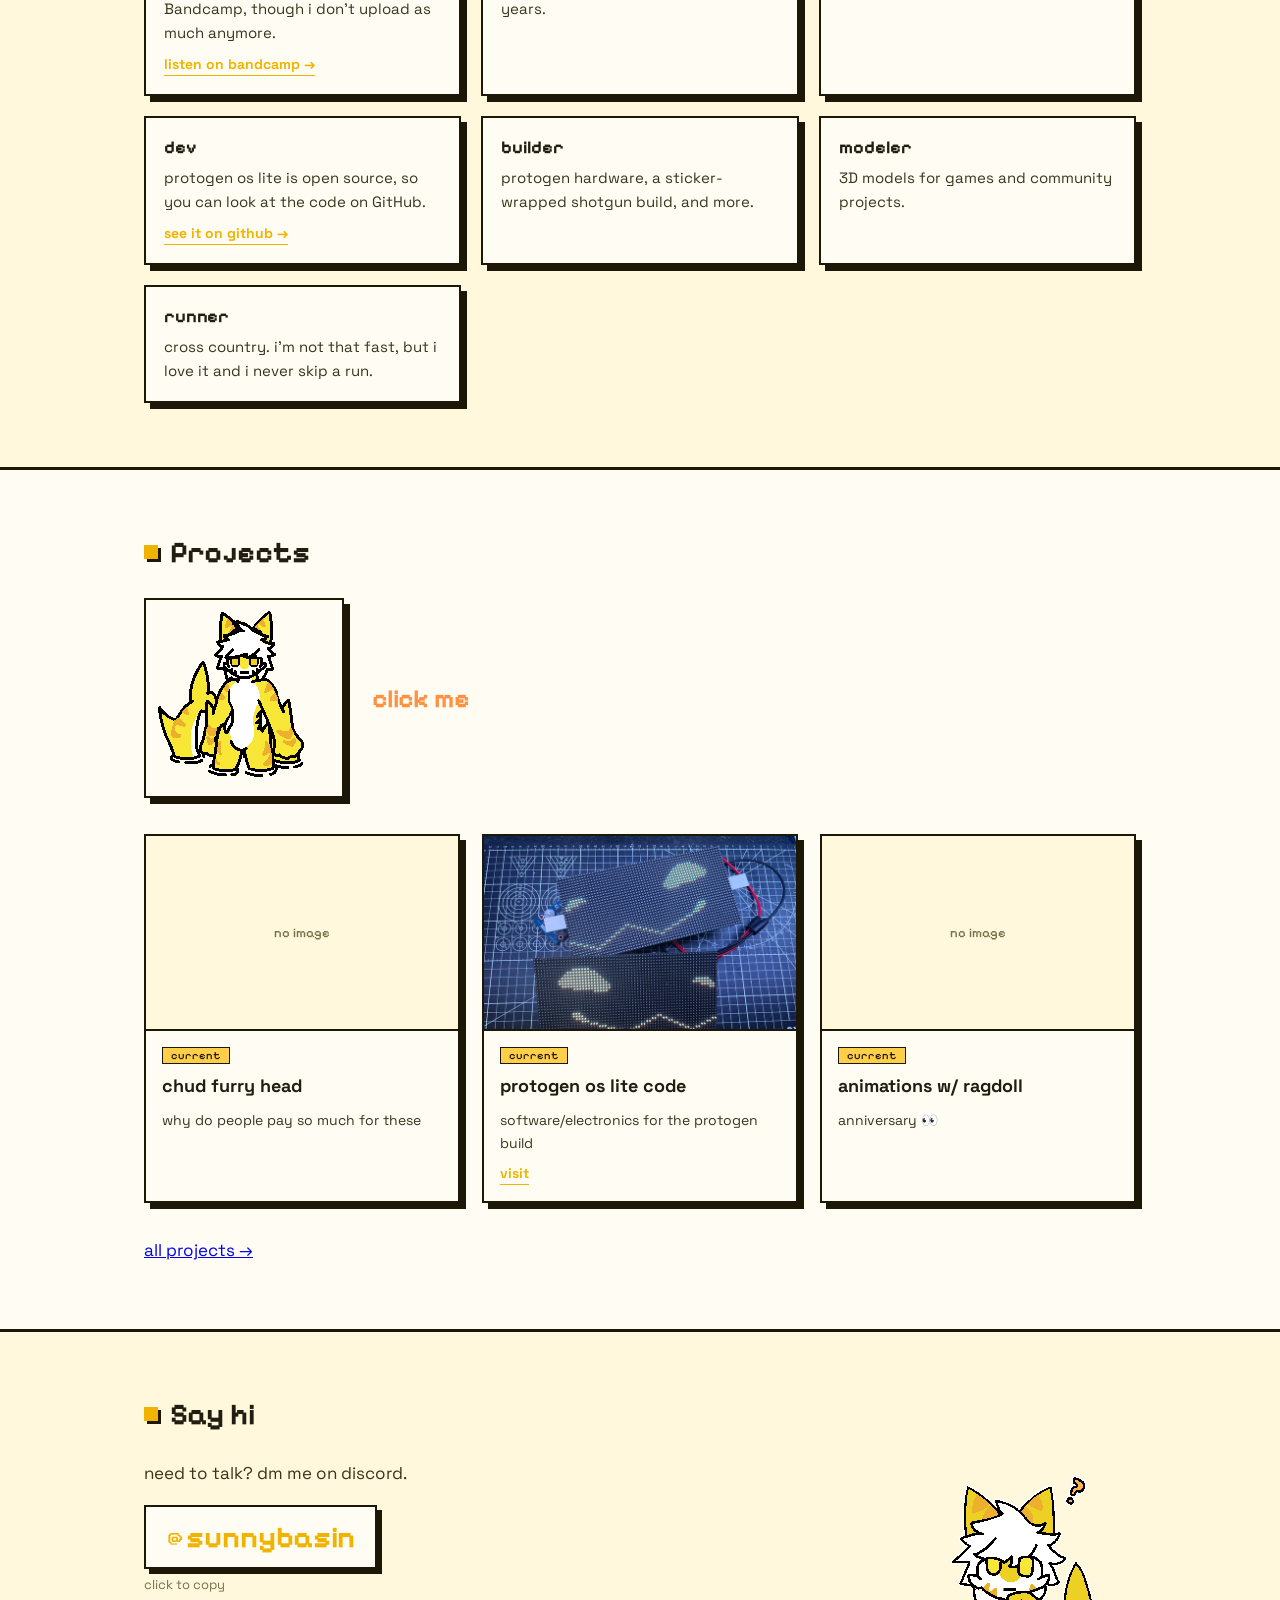
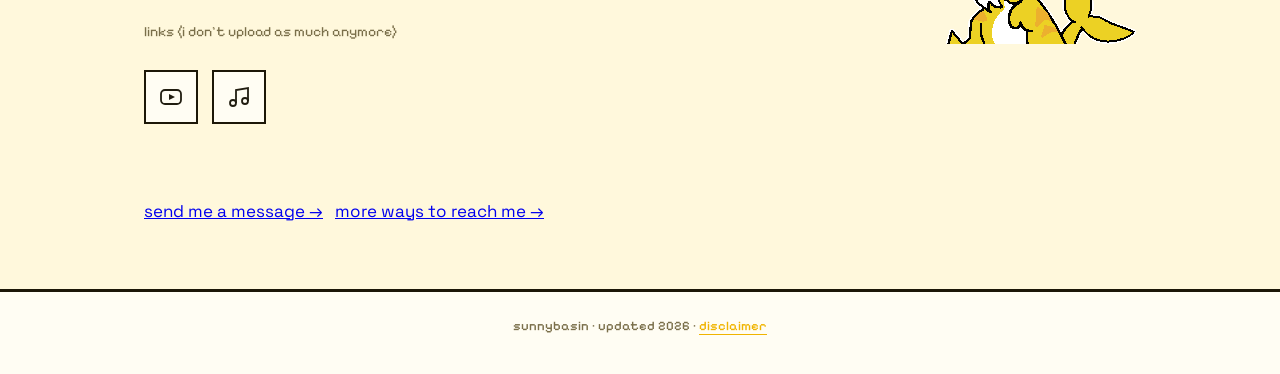
==== commit ce6318dc: "mes" ====
--- a/about.html
+++ b/about.html
@@ -72,7 +72,7 @@
   </div>
   <audio id="sfx" src="assets/09-4fc926e7.mp3" preload="none"></audio>
   <div class="tabs" id="tabs" role="tablist"></div>
-  <div class="grid" id="grid"><p class="empty">loading projects…</p></div>
+  <div class="grid" id="grid" data-limit="4"><p class="empty">loading projects…</p></div>
   <form class="box" id="edit">
     <h3 class="px" style="margin:0">add a project</h3>
     <label for="pt">title</label><input type="text" id="pt" required>
@@ -85,14 +85,9 @@
     <button class="btn" type="submit">add project</button><button class="btn s" type="button" id="dl">download projects.json</button>
     <p style="font-size:13px;color:var(--muted)">edits stay in this browser. download the file and replace projects.json on the site to publish.</p>
   </form>
+
+  <p style="margin:34px 0 0;display:flex;gap:12px;flex-wrap:wrap"><a class="nav-link" href="projects.html">all projects &rarr;</a></p>
 </div></section>
-
-<section id="more-projects"><div class="wrap">
-  <h2 class="rv" id="mp-h">About these projects</h2>
-  <div class="more-p rv" id="mp-text"></div>
-  <div class="topics" id="mp-links"></div>
-</div></section>
-
 <section id="contact"><div class="wrap contact">
   <div class="rv">
     <h2>Say hi</h2>
@@ -106,27 +101,8 @@
     </div>
   </div>
   <img class="rv" src="assets/10-1539eff3.png" alt="confused pixel character" id="conf">
-</div></section>
 
-<section id="more-contact"><div class="wrap">
-  <h2 class="rv" id="mc-h">What to message me about</h2>
-  <div class="more-p rv" id="mc-text"></div>
-  <ul class="list" id="mc-topics"></ul>
-</div></section>
-
-<section id="message"><div class="wrap">
-  <h2 class="rv">Send me a message</h2>
-  <form class="box mform rv" id="mform" novalidate>
-    <label for="mn">name (optional)</label>
-    <input id="mn" name="name" type="text" maxlength="60" autocomplete="name">
-    <label for="me">your email (optional, only if you want a reply)</label>
-    <input id="me" name="email" type="email" maxlength="120" autocomplete="email">
-    <label for="mm">message</label>
-    <textarea id="mm" name="message" rows="6" maxlength="2000" required></textarea>
-    <input type="text" name="website" id="mw" tabindex="-1" autocomplete="off" aria-hidden="true" style="position:absolute;left:-9999px;opacity:0">
-    <div class="mcap" id="mcap"></div>
-    <div class="mrow"><button class="btn" type="submit" id="msend">send</button><span id="mstatus" role="status"></span></div>
-  </form>
+  <p style="margin:34px 0 0;display:flex;gap:12px;flex-wrap:wrap"><a class="nav-link" href="contact.html#message">send me a message &rarr;</a><a class="nav-link" href="contact.html">more ways to reach me &rarr;</a></p>
 </div></section>
 </main>
 
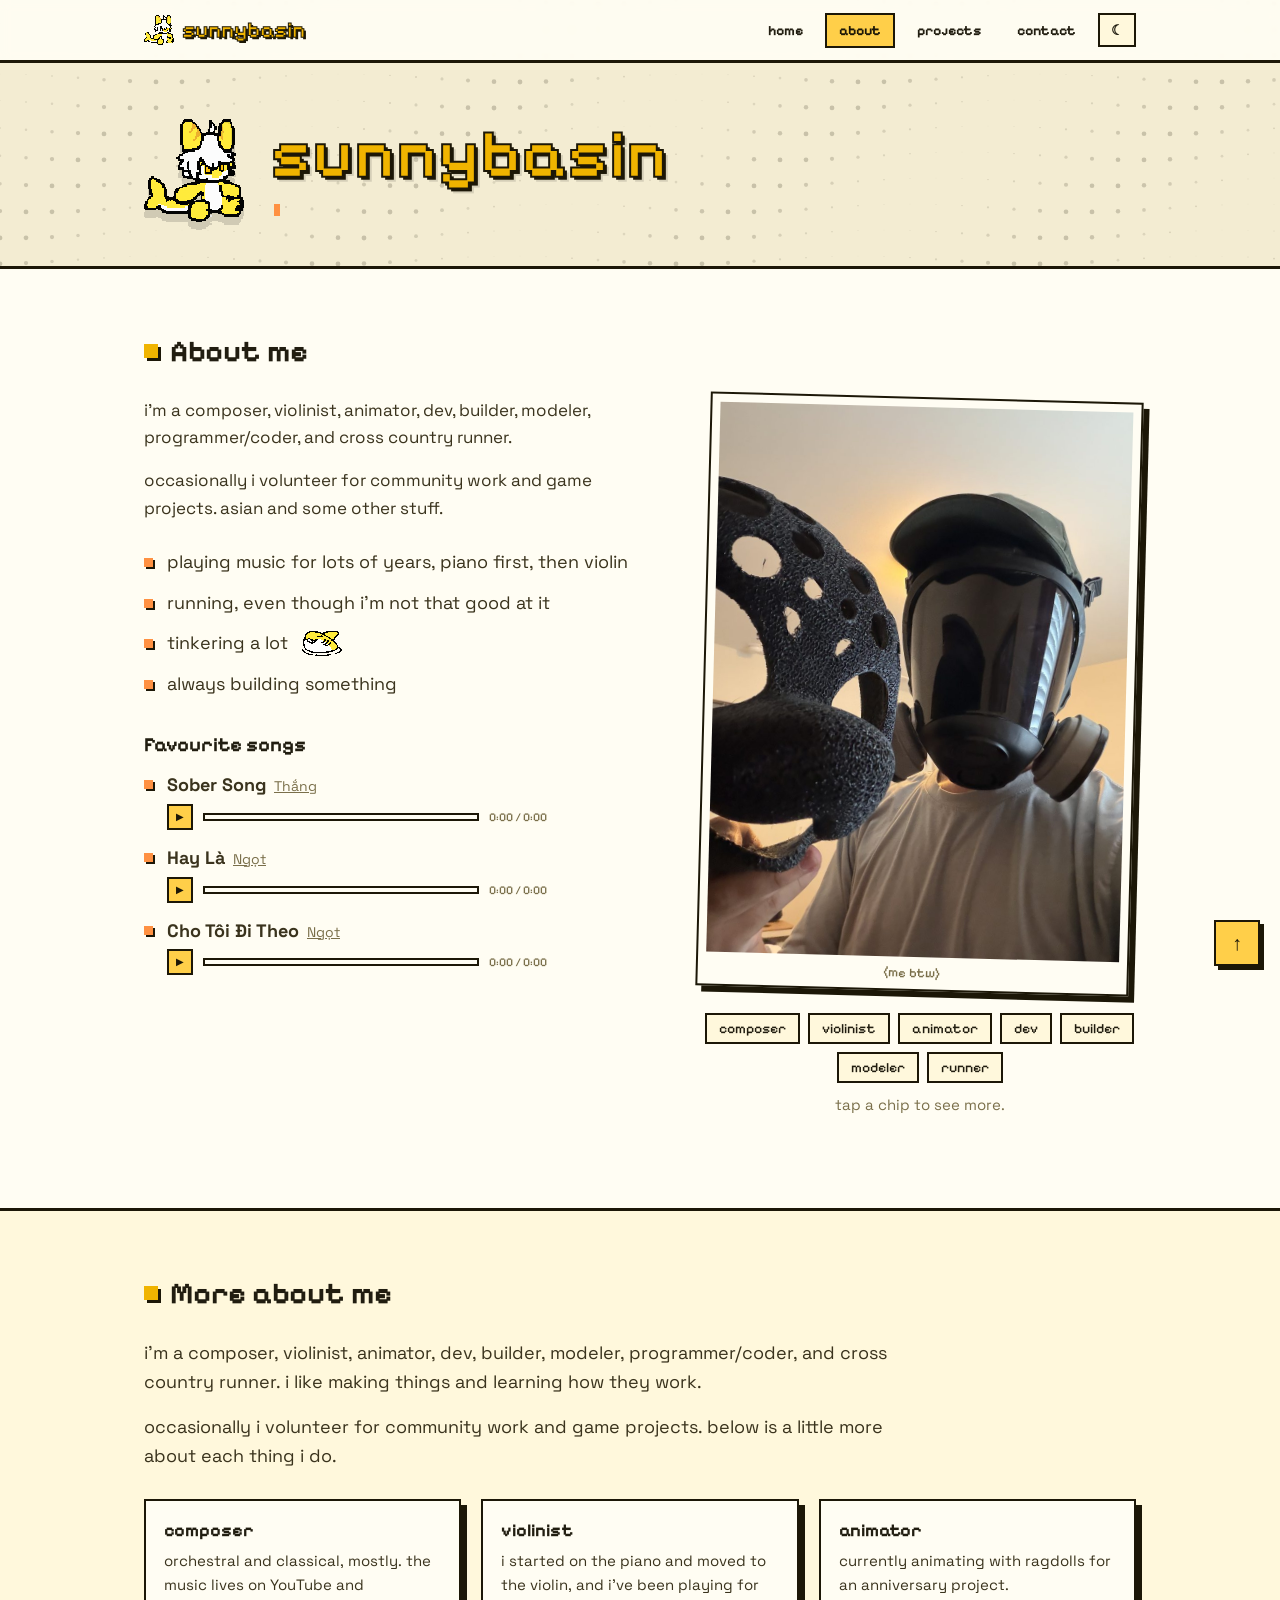
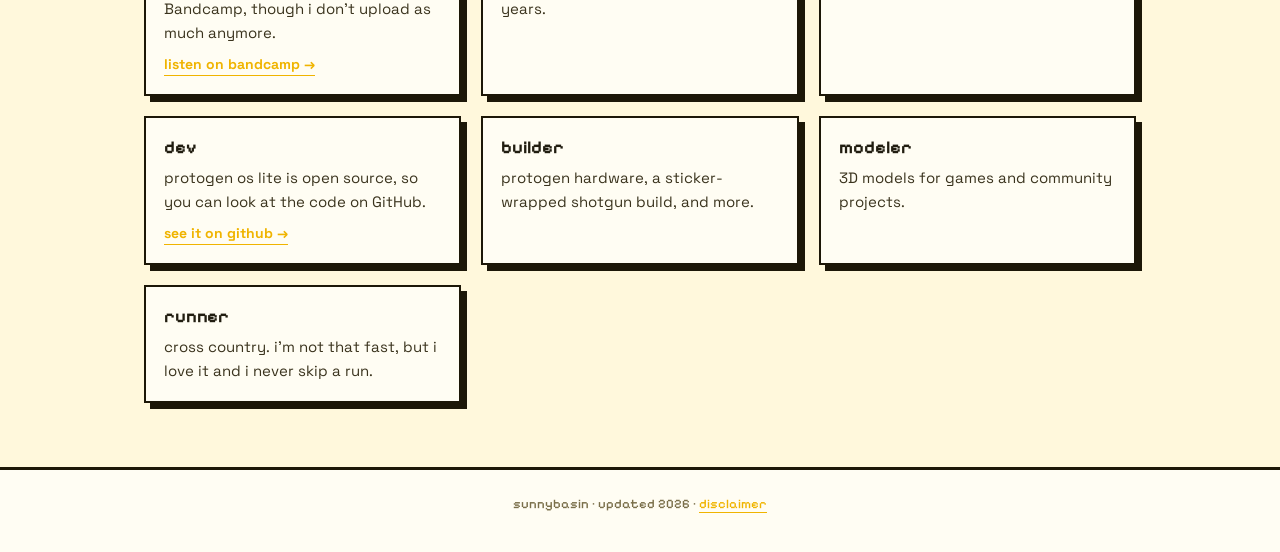
==== commit af1493a1: "mes" ====
--- a/about.html
+++ b/about.html
@@ -17,7 +17,7 @@
   <div class="wrap">
     <a class="logo" href="index.html"><img class="logo-img" src="assets/02-53de2ebc.png" alt="">sunnybasin</a>
     <div class="links2" id="menu" style="display:contents">
-      <a class="l on" href="about.html" data-p="about">about</a><a class="l" href="projects.html" data-p="projects">projects</a><a class="l" href="contact.html" data-p="contact">contact</a>
+      <a class="l" href="index.html" data-p="home">home</a><a class="l on" href="about.html" data-p="about">about</a><a class="l" href="projects.html" data-p="projects">projects</a><a class="l" href="contact.html" data-p="contact">contact</a>
     </div>
     <button class="tbtn" id="theme" aria-label="Toggle dark mode">☾</button>
     <button class="tbtn" id="burger" aria-label="Menu">≡</button>
@@ -64,62 +64,10 @@
   <div class="more-p rv" id="ma-text"></div>
   <div class="topics" id="topics"></div>
 </div></section>
-<section id="projects"><div class="wrap">
-  <h2 class="rv">Projects</h2>
-  <div class="proto-row rv">
-    <button class="box" id="proto" aria-label="Click the protogen"><img id="protoimg" src="assets/08-b3eeb421.png" alt="pixel art protogen character" style="width:100%;image-rendering:pixelated;display:block"></button>
-    <p class="click-me">click me</p>
-  </div>
-  <audio id="sfx" src="assets/09-4fc926e7.mp3" preload="none"></audio>
-  <div class="tabs" id="tabs" role="tablist"></div>
-  <div class="grid" id="grid" data-limit="4"><p class="empty">loading projects…</p></div>
-  <form class="box" id="edit">
-    <h3 class="px" style="margin:0">add a project</h3>
-    <label for="pt">title</label><input type="text" id="pt" required>
-    <label for="pl">link (optional)</label><input type="url" id="pl">
-    <label for="pd">description</label><textarea id="pd"></textarea>
-    <label for="pi">picture (optional)</label><input type="file" id="pi" accept="image/*">
-    <label>status</label>
-    <label style="display:inline;margin-right:14px"><input type="radio" name="st" value="current" checked> current</label>
-    <label style="display:inline"><input type="radio" name="st" value="past"> past</label><br>
-    <button class="btn" type="submit">add project</button><button class="btn s" type="button" id="dl">download projects.json</button>
-    <p style="font-size:13px;color:var(--muted)">edits stay in this browser. download the file and replace projects.json on the site to publish.</p>
-  </form>
-
-  <p style="margin:34px 0 0;display:flex;gap:12px;flex-wrap:wrap"><a class="nav-link" href="projects.html">all projects &rarr;</a></p>
-</div></section>
-<section id="contact"><div class="wrap contact">
-  <div class="rv">
-    <h2>Say hi</h2>
-    <p style="margin:0 0 18px;color:var(--body)">need to talk? dm me on discord.</p>
-    <button class="handle" id="copy" aria-label="Copy Discord handle">@sunnybasin</button>
-    <p style="margin:6px 0 0;font-size:13px;color:var(--muted)">click to copy</p>
-    <p class="px" style="margin:26px 0 0;color:var(--muted);font-size:14px">links (i don't upload as much anymore)</p>
-    <div class="links">
-      <a class="ib" href="https://www.youtube.com/@sunnybv3" target="_blank" rel="noopener" aria-label="YouTube"><svg viewBox="0 0 24 24" fill="none" stroke="currentColor" stroke-width="1.8"><rect x="2" y="5" width="20" height="14" rx="4"/><path d="M10 9l6 3-6 3z" fill="currentColor" stroke="none"/></svg><span class="tip"><b>sunnyv3 on YouTube</b>making music for fun, classical/orchestral</span></a>
-      <a class="ib" href="https://sunnyv3.bandcamp.com/" target="_blank" rel="noopener" aria-label="Bandcamp"><svg viewBox="0 0 24 24" fill="none" stroke="currentColor" stroke-width="1.8"><path d="M9 18V5l12-2v13"/><circle cx="6" cy="18" r="3"/><circle cx="18" cy="16" r="3"/></svg><span class="tip"><b>sunnyv3 on Bandcamp</b>Lisbon, Portugal. making music for fun</span></a>
-    </div>
-  </div>
-  <img class="rv" src="assets/10-1539eff3.png" alt="confused pixel character" id="conf">
-
-  <p style="margin:34px 0 0;display:flex;gap:12px;flex-wrap:wrap"><a class="nav-link" href="contact.html#message">send me a message &rarr;</a><a class="nav-link" href="contact.html">more ways to reach me &rarr;</a></p>
-</div></section>
 </main>
 
 <footer>sunnybasin · updated 2026 · <a href="disclaimer.html">disclaimer</a></footer>
 
-<div id="lb" role="dialog" aria-modal="true" aria-label="Project details"><div class="box">
-  <button class="x" id="lbx" aria-label="Close">×</button>
-  <img id="lbi" alt=""><h3 id="lbt"></h3><p id="lbd"></p>
-  <div class="nv"><button class="btn s" id="lbp" aria-label="Previous">‹ prev</button><a class="btn" id="lbv" target="_blank" rel="noopener">visit</a><button class="btn s" id="lbn" aria-label="Next">next ›</button></div>
-</div></div>
-<script>
-/* protogen click: kept here so it works even if script.js is old or cached */
-(function(){var b=document.getElementById('proto'),i=document.getElementById('protoimg'),s=document.getElementById('sfx'),idle=i.getAttribute('src'),t;
-b.onclick=function(){i.src='assets/11-9c727604.png';try{s.currentTime=0;var p=s.play();if(p&&p.catch)p.catch(function(){})}catch(e){}
-document.body.classList.remove('shaking');void document.body.offsetWidth;document.body.classList.add('shaking');
-clearTimeout(t);t=setTimeout(function(){i.src=idle;document.body.classList.remove('shaking')},900)}})();
-</script>
 <div id="toast" role="status"></div>
 <button id="top" aria-label="Back to top">↑</button>
 <script src="songs.js?v=11"></script>
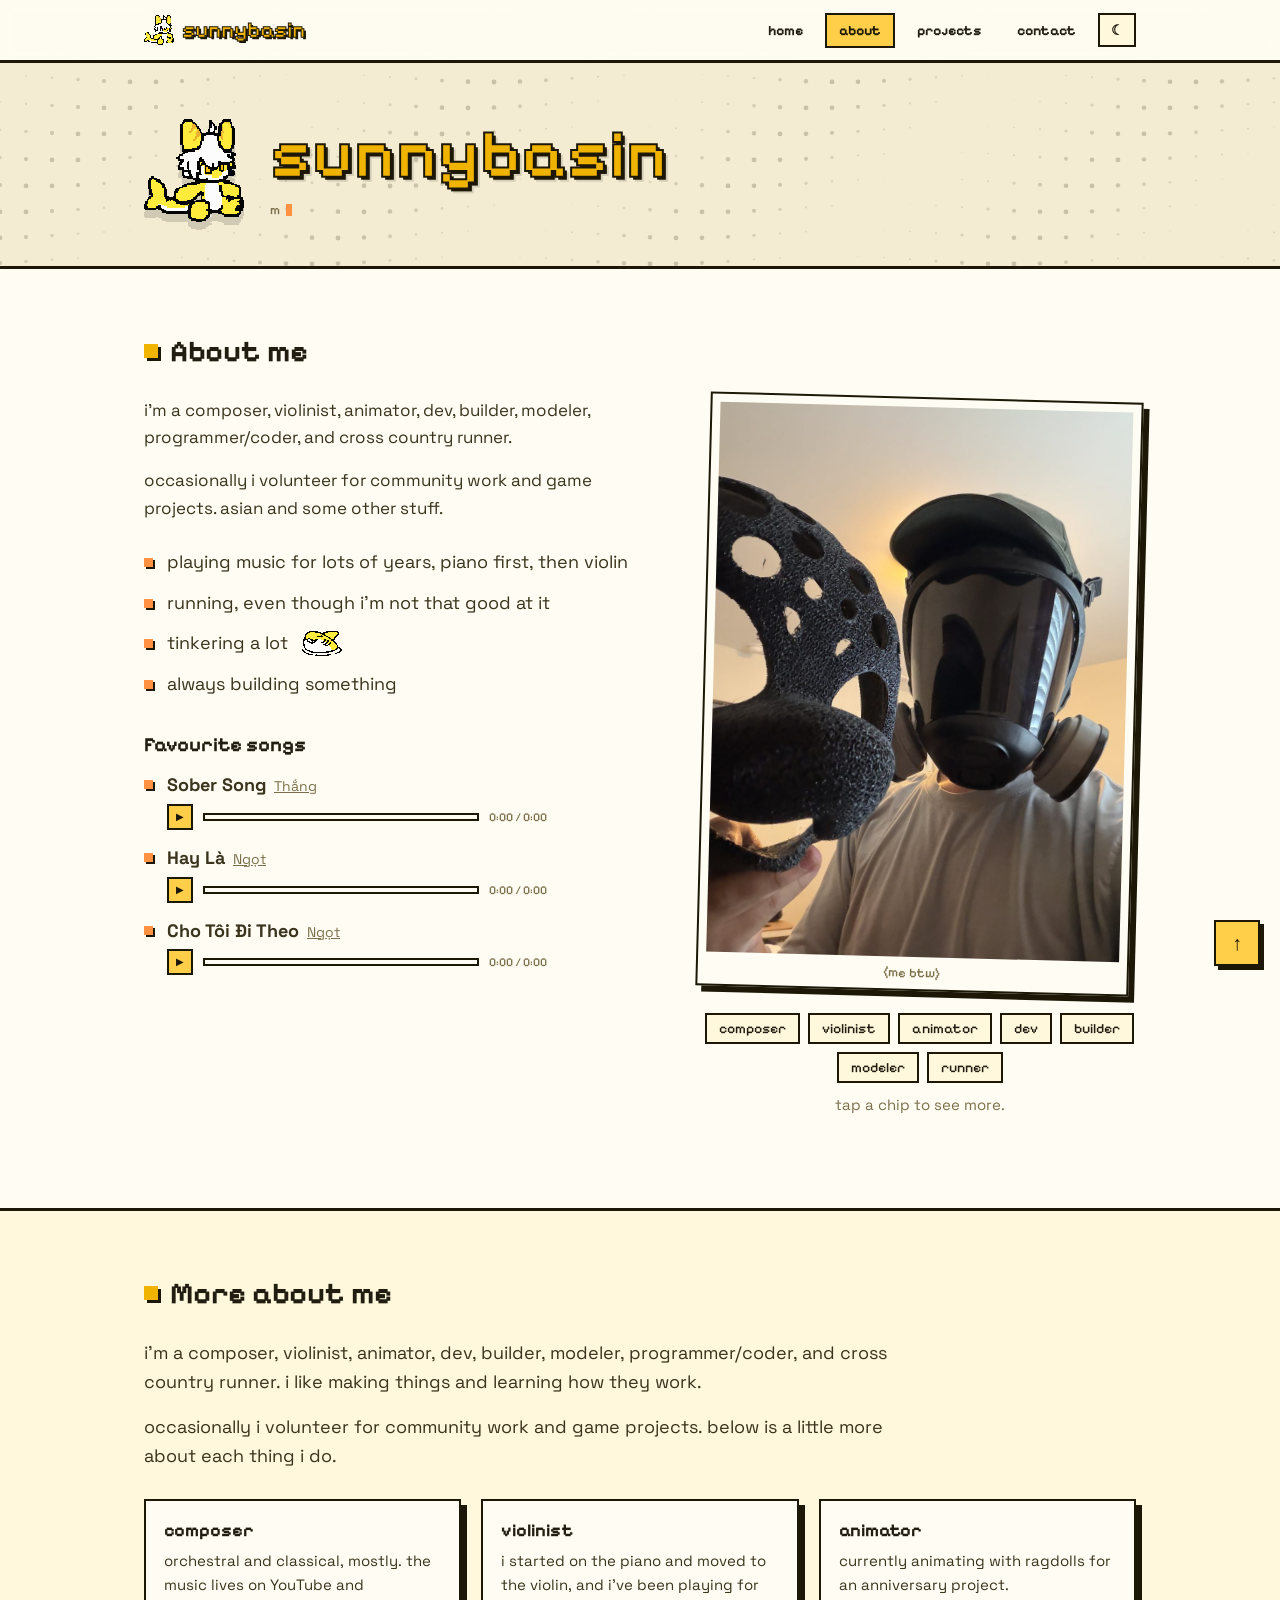
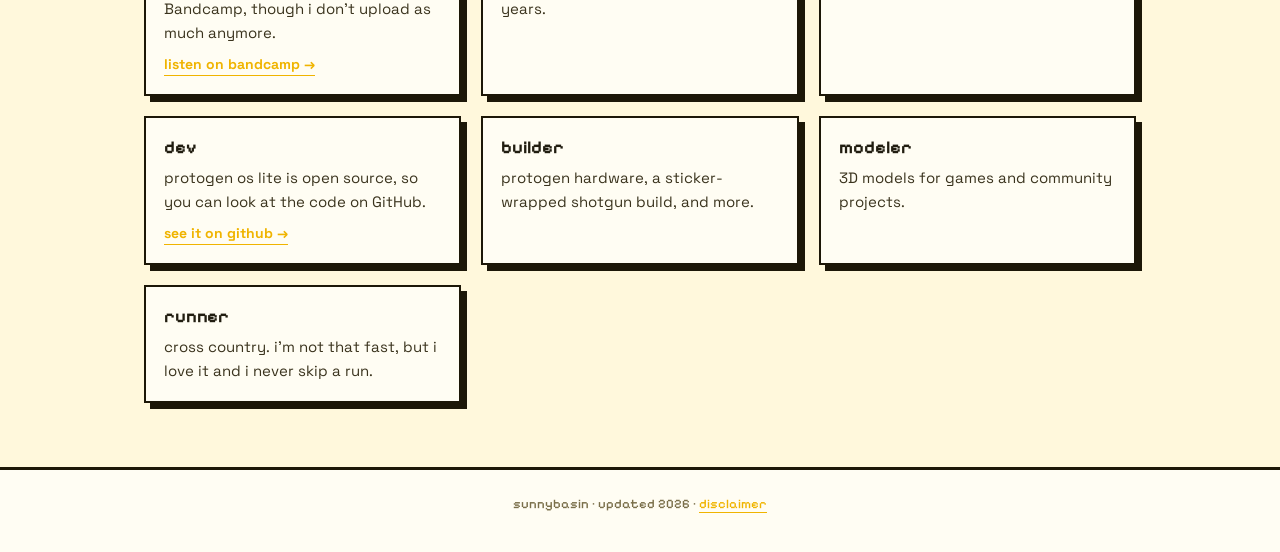
==== commit 570cbb74: "ma" ====
--- a/about.html
+++ b/about.html
@@ -9,7 +9,7 @@
 <link rel="preconnect" href="https://fonts.gstatic.com" crossorigin>
 <link href="https://fonts.googleapis.com/css2?family=Pixelify+Sans:wght@500;700&family=Space+Grotesk:wght@400;500;600;700&display=swap" rel="stylesheet">
 <link rel="icon" href="favicon1.ico" type="image/x-icon">
-<link rel="stylesheet" href="style.css?v=11">
+<link rel="stylesheet" href="style.css?v=12">
 </head>
 <body data-page="about">
 <canvas id="dots"></canvas>
@@ -70,10 +70,10 @@
 
 <div id="toast" role="status"></div>
 <button id="top" aria-label="Back to top">↑</button>
-<script src="songs.js?v=11"></script>
-<script src="chips.js?v=11"></script>
-<script src="script.js?v=11"></script>
-<script src="details.js?v=11"></script>
-<script src="interactables.js?v=11"></script>
+<script src="songs.js?v=12"></script>
+<script src="chips.js?v=12"></script>
+<script src="script.js?v=12"></script>
+<script src="details.js?v=12"></script>
+<script src="interactables.js?v=12"></script>
 </body>
 </html>
--- a/style.css
+++ b/style.css
@@ -172,3 +172,11 @@
 .topic p{margin:0;font-size:15px;color:var(--body);flex:1}
 .topic a{font-size:14px;font-weight:700;color:var(--yd);text-decoration:none;border-bottom:1px solid var(--yd);width:max-content}
 .topic a:hover{color:var(--o);border-color:var(--o)}
+
+.lbtn{position:relative;display:inline-flex;align-items:center;gap:9px;padding:10px 16px;font:700 14px "Pixelify Sans",monospace;color:var(--text);background:var(--alt);border:2px solid var(--ink);box-shadow:4px 4px 0 var(--ink);text-decoration:none;transition:transform .1s,box-shadow .1s,background .15s}
+.lbtn svg{width:20px;height:20px;flex-shrink:0}.lbtn .emo{font-size:18px;line-height:1}
+.lbtn:hover,.lbtn:focus-visible{background:var(--y);color:#1c1707;transform:translate(-2px,-2px);box-shadow:6px 6px 0 var(--ink)}
+.lbtn:active{transform:translate(3px,3px);box-shadow:1px 1px 0 var(--ink)}
+.lbtn:hover .tip,.lbtn:focus-visible .tip{opacity:1;visibility:visible}
+.lbtn .tip{font-weight:400;font-family:"Space Grotesk",sans-serif;white-space:normal}
+#linkrow{flex-wrap:wrap;gap:16px}
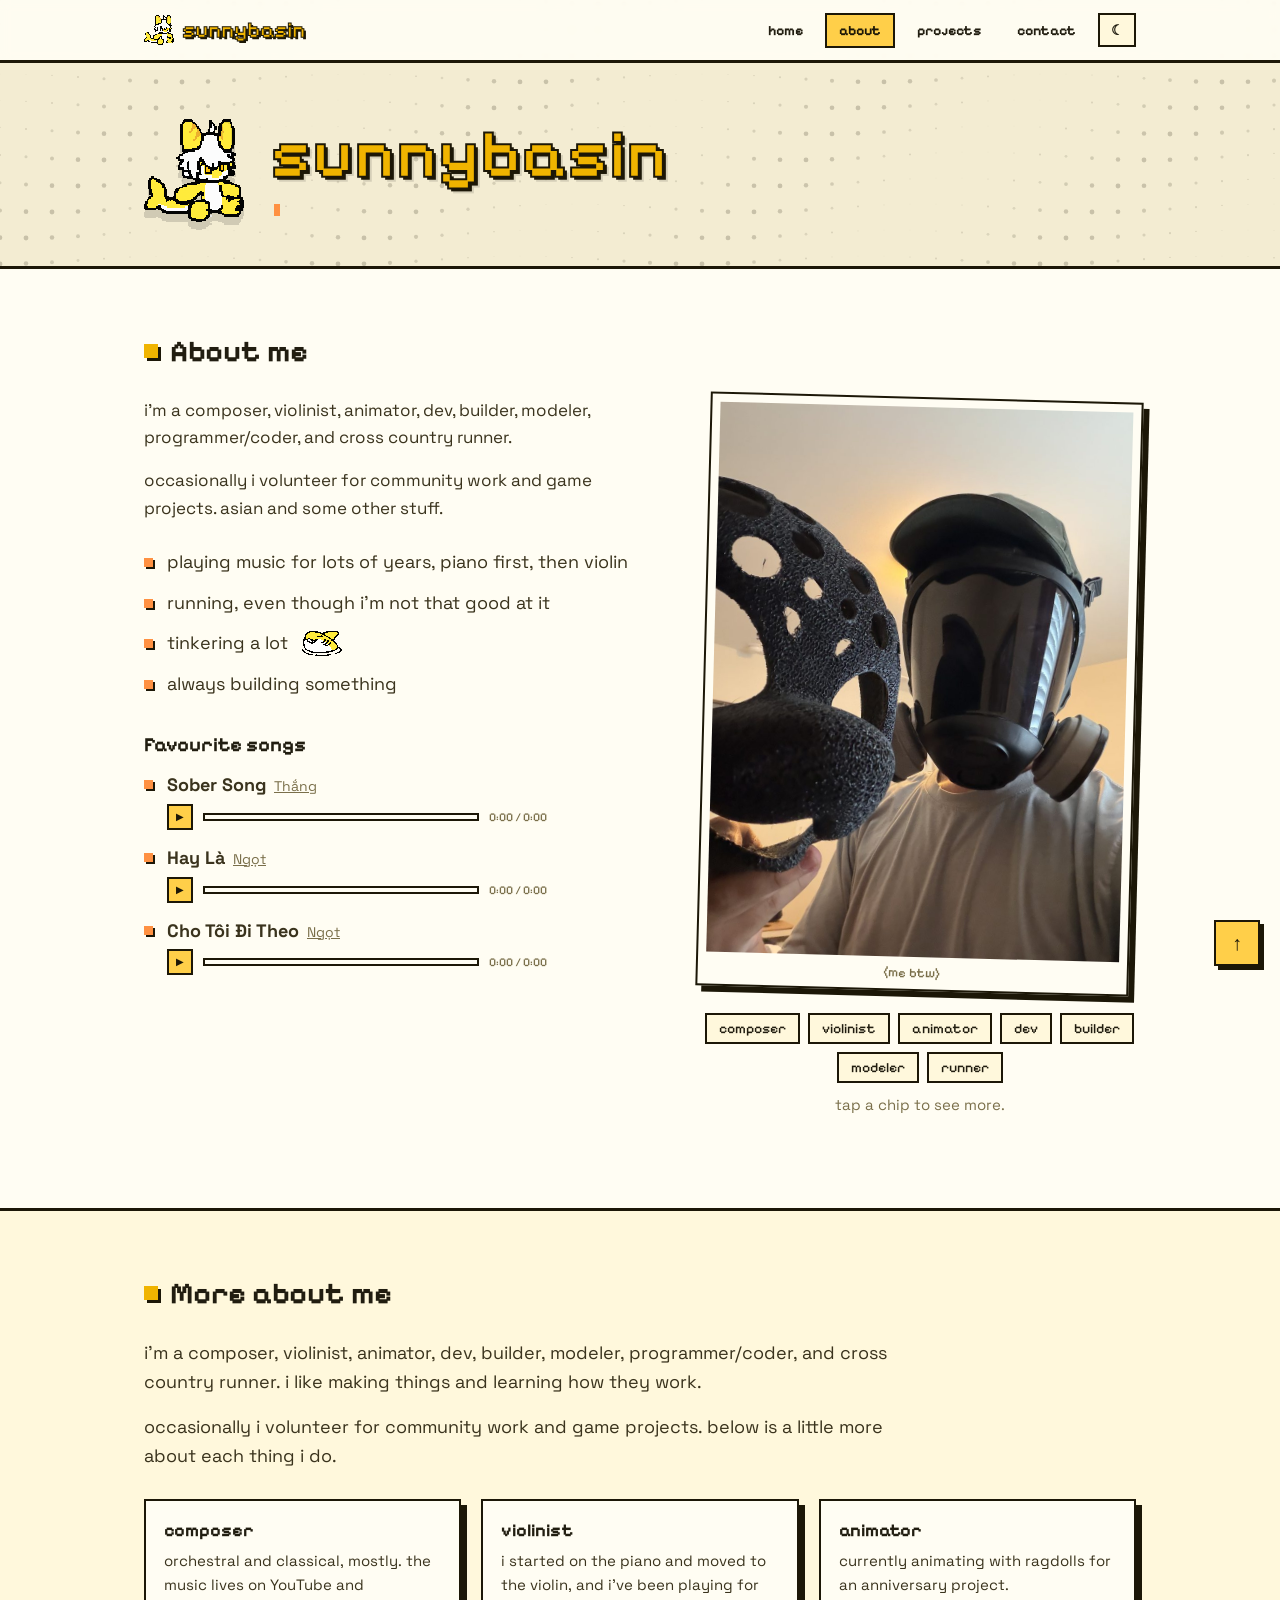
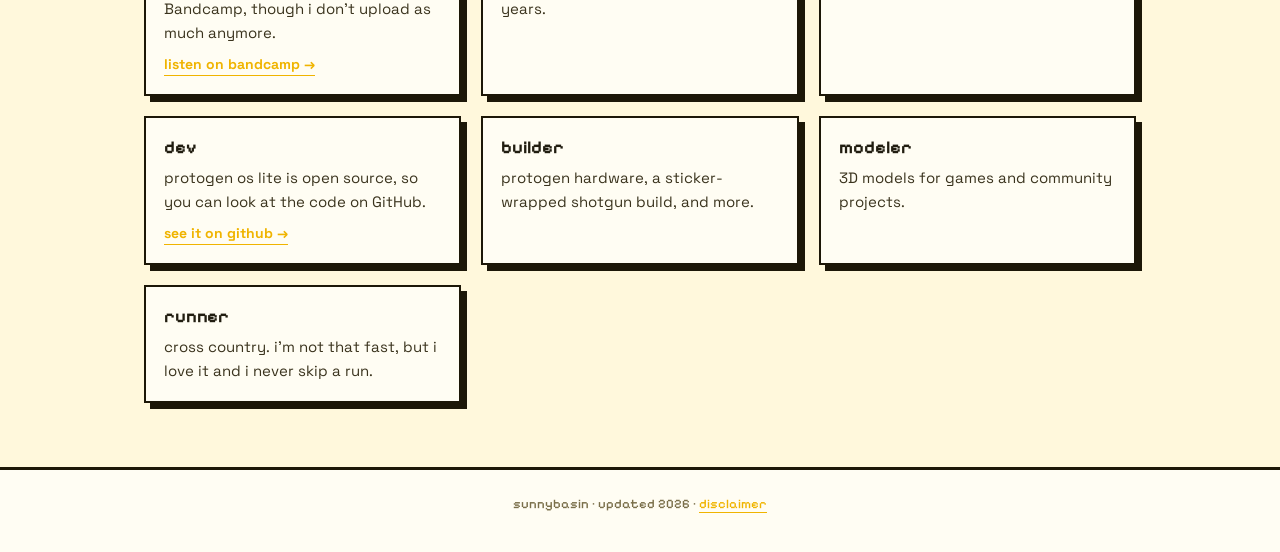
==== commit b522f2f6: "Update stylesheet version in about.html" ====
--- a/about.html
+++ b/about.html
@@ -9,7 +9,7 @@
 <link rel="preconnect" href="https://fonts.gstatic.com" crossorigin>
 <link href="https://fonts.googleapis.com/css2?family=Pixelify+Sans:wght@500;700&family=Space+Grotesk:wght@400;500;600;700&display=swap" rel="stylesheet">
 <link rel="icon" href="favicon1.ico" type="image/x-icon">
-<link rel="stylesheet" href="style.css?v=12">
+<link rel="stylesheet" href="style.css?v=15">
 </head>
 <body data-page="about">
 <canvas id="dots"></canvas>
@@ -76,4 +76,4 @@
 <script src="details.js?v=12"></script>
 <script src="interactables.js?v=12"></script>
 </body>
-</html>+</html>
--- a/style.css
+++ b/style.css
@@ -179,4 +179,8 @@
 .lbtn:active{transform:translate(3px,3px);box-shadow:1px 1px 0 var(--ink)}
 .lbtn:hover .tip,.lbtn:focus-visible .tip{opacity:1;visibility:visible}
 .lbtn .tip{font-weight:400;font-family:"Space Grotesk",sans-serif;white-space:normal}
-#linkrow{flex-wrap:wrap;gap:16px}+#linkrow{flex-wrap:wrap;gap:16px}
+
+.nav-link{display:inline-block;font:700 14px "Pixelify Sans",monospace;color:#1c1707;background:var(--y);border:2px solid var(--ink);padding:11px 18px;text-decoration:none;box-shadow:4px 4px 0 var(--ink);transition:transform .1s,box-shadow .1s,background .15s}
+.nav-link:hover,.nav-link:focus-visible{background:var(--yd);transform:translate(-2px,-2px);box-shadow:6px 6px 0 var(--ink)}
+.nav-link:active{transform:translate(3px,3px);box-shadow:1px 1px 0 var(--ink)}
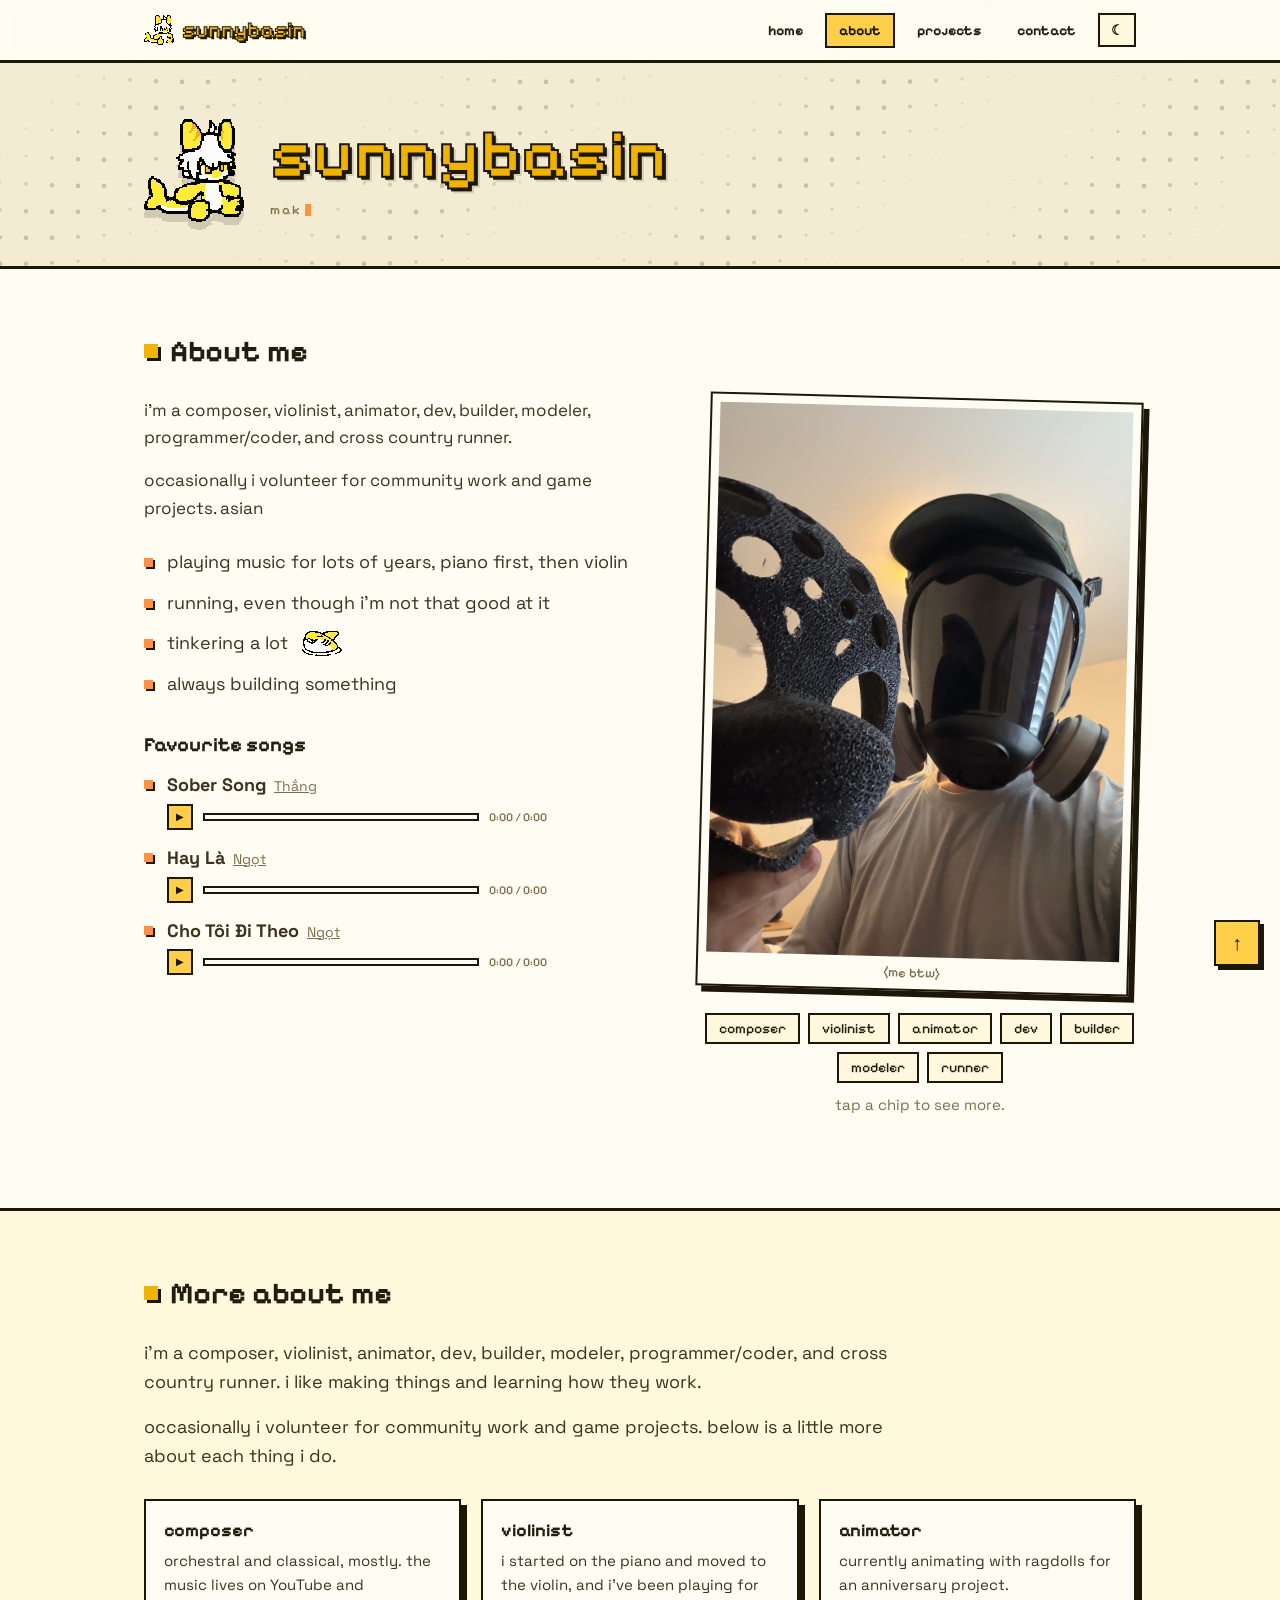
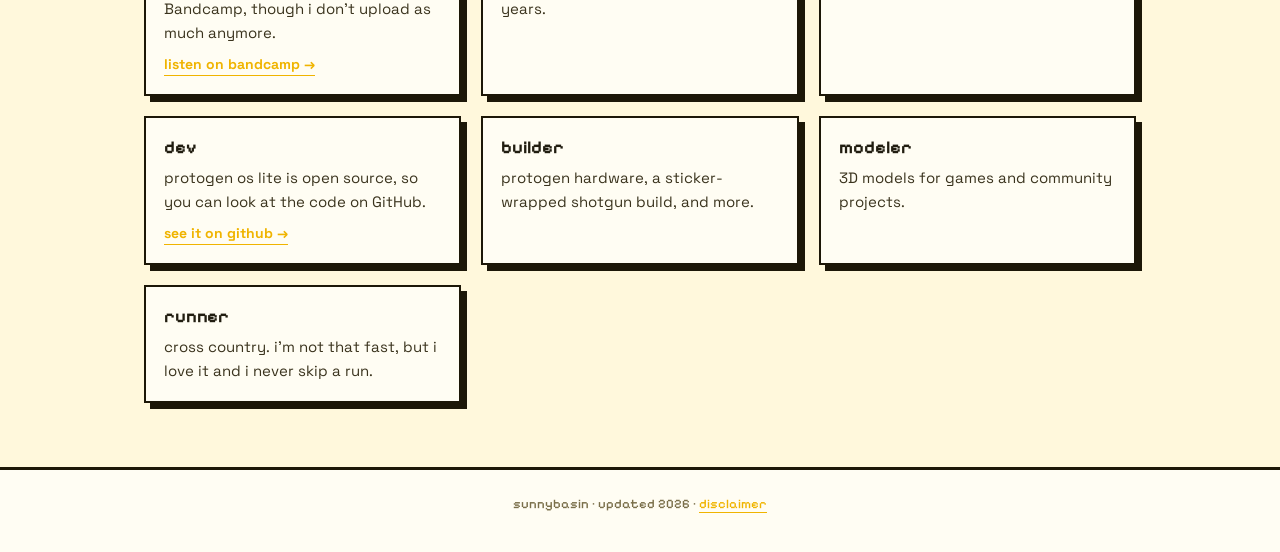
==== commit 5ba81d0d: "Fix typo in about.html" ====
--- a/about.html
+++ b/about.html
@@ -41,7 +41,7 @@
   <div class="about rv">
     <div>
       <p>i'm a composer, violinist, animator, dev, builder, modeler, programmer/coder, and cross country runner.</p>
-      <p>occasionally i volunteer for community work and game projects. asian and some other stuff.</p>
+      <p>occasionally i volunteer for community work and game projects. asian </p>
       <ul class="list rv">
         <li>playing music for lots of years, piano first, then violin</li>
         <li>running, even though i'm not that good at it</li>
